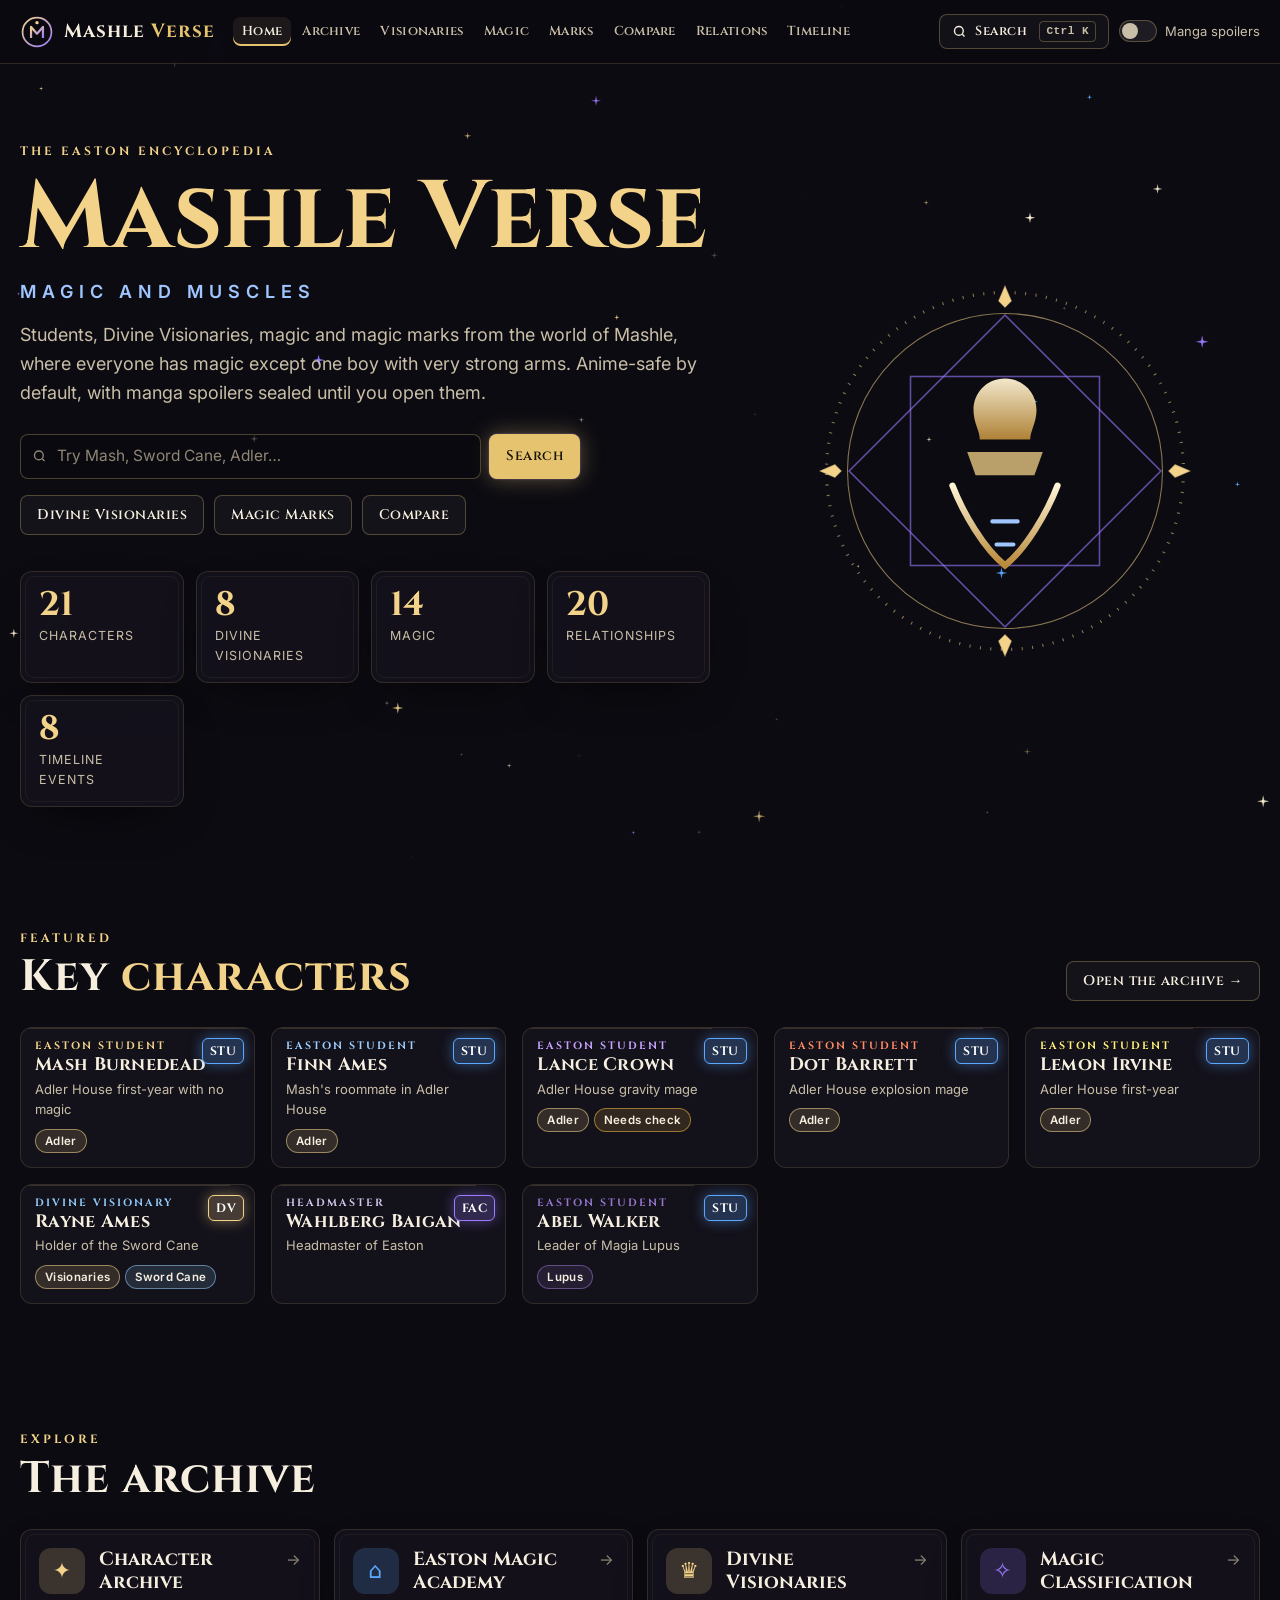
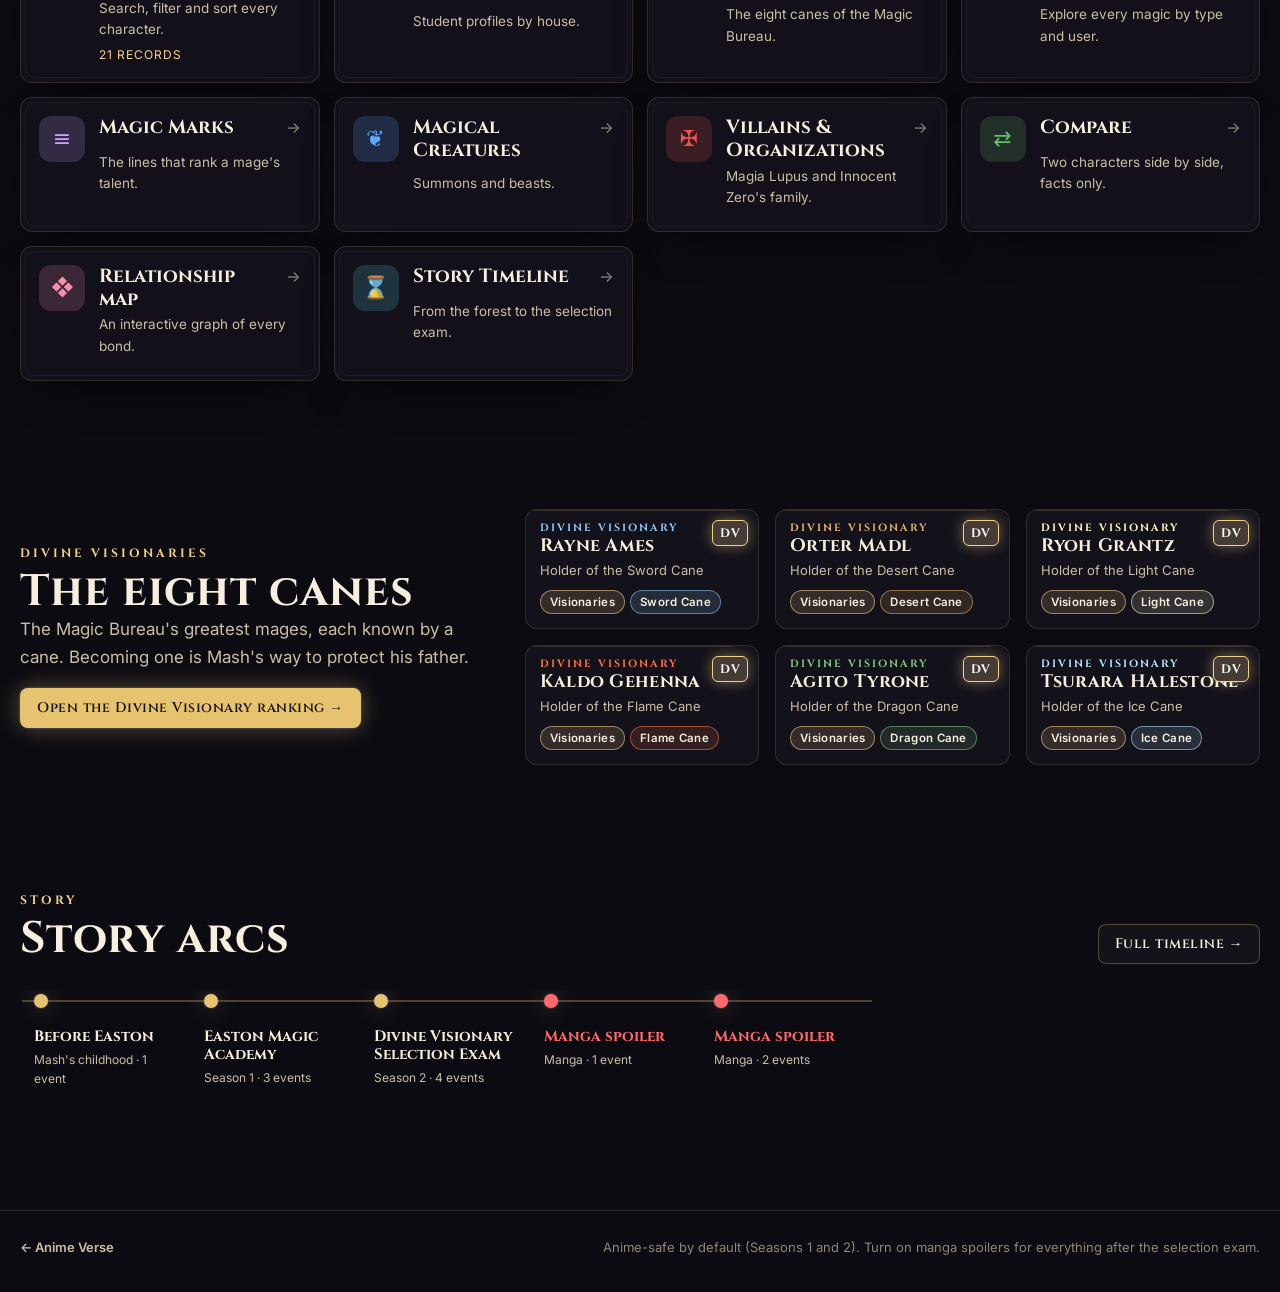
==== index.html @ aac15fdc "Build mashle-verse encyclopedia on the shared Verse engine Co-Authored-By: Claude Opus 5.5 <noreply@" ====
<!doctype html>
<html lang="en">
<head>
<meta charset="utf-8">
<meta name="viewport" content="width=device-width, initial-scale=1">
<title>Mashle Verse | The Easton encyclopedia</title>
<meta name="description" content="An interactive Mashle encyclopedia: characters, Easton Magic Academy, the Divine Visionaries, magic, magic marks, relationships and the story timeline. Anime-safe by default.">
<meta name="theme-color" content="#0b0a10">
<link rel="icon" href="assets/cover/favicon.svg" type="image/svg+xml">
<link rel="preconnect" href="https://fonts.googleapis.com">
<link rel="preconnect" href="https://fonts.gstatic.com" crossorigin>
<link rel="stylesheet" href="https://fonts.googleapis.com/css2?family=Cinzel:wght@600;700&family=Inter:wght@400;500;600;700&display=swap">
<link rel="stylesheet" href="css/engine.css">
<link rel="stylesheet" href="css/theme.css">
</head>
<body data-page="home">
<a class="skip" href="#main">Skip to content</a>
<header id="nav"></header>
<main id="main">
  <section class="hero"><div class="wrap hero-grid"><div class="hero-copy"><p class="kicker">The Easton encyclopedia</p><h1><span class="gold">Mashle Verse</span><small>Magic and Muscles</small></h1><p class="lead">Students, Divine Visionaries, magic and magic marks from the world of Mashle, where everyone has magic except one boy with very strong arms. Anime-safe by default, with manga spoilers sealed until you open them.</p><form class="hero-search" id="hero-search" role="search"><div class="field"><span class="ico"><svg width="15" height="15" viewBox="0 0 24 24" fill="none" stroke="currentColor" stroke-width="2.2" aria-hidden="true"><circle cx="11" cy="11" r="7"/><path d="m20 20-3.5-3.5"/></svg></span><input class="input" type="search" placeholder="Try Mash, Sword Cane, Adler…" aria-label="Search the archive"></div><button class="btn primary" type="submit">Search</button></form><div class="hero-ctas"><a class="btn" href="visionaries.html">Divine Visionaries</a><a class="btn" href="marks.html">Magic Marks</a><a class="btn" href="compare.html">Compare</a></div><div class="stats" id="stats"></div></div><div class="hero-crest" aria-hidden="true"><svg viewBox="0 0 400 400"><defs><radialGradient id="hc" cx="50%" cy="50%" r="50%"><stop offset="0" stop-color="#f3d38a" stop-opacity=".55"/><stop offset=".55" stop-color="#9b7bff" stop-opacity=".22"/><stop offset="1" stop-color="#0b0a10" stop-opacity="0"/></radialGradient><linearGradient id="hg" x1="0" y1="0" x2="0" y2="1"><stop offset="0" stop-color="#fff4d6"/><stop offset="1" stop-color="#b8893a"/></linearGradient></defs><g class="ring" fill="none" stroke="#f3d38a" stroke-opacity=".55"><circle cx="200" cy="200" r="170" stroke-dasharray="1 9" stroke-width="3"/><circle cx="200" cy="200" r="150"/><path d="M200 24l6 14-6 6-6-6zM200 376l6-14-6-6-6 6zM24 200l14 6 6-6-6-6zM376 200l-14 6-6-6 6-6z" fill="#f3d38a"/></g><g class="ring r2" fill="none" stroke="#9b7bff" stroke-opacity=".6" stroke-width="1.5"><rect x="95" y="95" width="210" height="210" transform="rotate(45 200 200)"/><rect x="110" y="110" width="180" height="180"/></g><g class="float"><path d="M200 112c-18 0-30 14-30 30 0 12 6 20 6 28h48c0-8 6-16 6-28 0-16-12-30-30-30z" fill="url(#hg)" opacity=".95"/><path d="M164 182h72l-8 22h-56z" fill="#f3d38a" opacity=".75"/><path d="M150 214c10 26 30 60 50 76 20-16 40-50 50-76" fill="none" stroke="url(#hg)" stroke-width="6" stroke-linecap="round"/><path d="M188 248h24M192 270h16" stroke="#9fc6ff" stroke-width="4" stroke-linecap="round"/></g></svg></div></div></section>
  <section class="section"><div class="wrap">
    <div class="section-head"><div><p class="kicker">Featured</p><h2 class="section-title">Key <em>characters</em></h2></div>
      <a class="btn" href="archive.html">Open the archive →</a></div>
    <div class="grid-cards" id="featured"><div class="state loading"><span class="loader"></span><p>Loading records…</p></div></div>
  </div></section>
  <section class="section"><div class="wrap">
    <div class="section-head"><div><p class="kicker">Explore</p><h2 class="section-title">The archive</h2></div></div>
    <div class="sections" id="sections"></div>
  </div></section>
  <section class="section"><div class="wrap spotlight" id="spotlight"></div></section>
  <section class="section"><div class="wrap">
    <div class="section-head"><div><p class="kicker">Story</p><h2 class="section-title">Story arcs</h2></div><a class="btn" href="timeline.html">Full timeline →</a></div>
    <div class="arcs" id="arcs"></div>
  </div></section>
</main>
<footer class="site-foot"><div class="wrap">
  <a href="https://rith-1437.github.io/anime-verse/">← Anime Verse</a>
  <span>Anime-safe by default (Seasons 1 and 2). Turn on manga spoilers for everything after the selection exam.</span>
</div></footer>
<noscript><p class="wrap" style="padding:20px 0">This encyclopedia needs JavaScript to load its records.</p></noscript>
<script src="js/config.js"></script>
<script src="js/data/characters.js"></script>
<script src="js/data/world.js"></script>
<script src="js/media-index.js"></script>
<script src="js/engine/core.js"></script>
<script src="js/engine/shell.js"></script>
<script src="js/engine/viewer.js"></script>
<script src="js/engine/home.js"></script>
</body>
</html>
---- css/engine.css ----
/* ==========================================================================
   VERSE ENGINE: shared layout & components
   Structure only. Colours, fonts and atmosphere come from css/theme.css,
   which sets the custom properties below.
   ========================================================================== */
:root {
  --nav-h: 64px; --radius: 12px; --radius-sm: 8px; --wrap: 1240px;
  --ease: cubic-bezier(.2, .8, .2, 1);
}
*, *::before, *::after { box-sizing: border-box; }
[hidden] { display: none !important; }
html { scroll-behavior: smooth; scroll-padding-top: calc(var(--nav-h) + 12px); -webkit-text-size-adjust: 100%; }
body { margin: 0; min-height: 100vh; background: var(--bg-page); color: var(--text); font: 15.5px/1.6 var(--body); overflow-x: hidden; }
img, svg { max-width: 100%; }
a { color: var(--accent-soft); }
button, input, select { font: inherit; color: inherit; }
button { cursor: pointer; }
:focus-visible { outline: 2px solid var(--focus); outline-offset: 2px; border-radius: 4px; }
h1, h2, h3, h4 { font-family: var(--display); line-height: 1.1; margin: 0 0 .4em; font-weight: var(--display-weight, 700); }
p { margin: 0 0 1em; }
.wrap { width: min(var(--wrap), 100% - 32px); margin-inline: auto; }
.soft { color: var(--text-soft); }
.danger { color: var(--danger); }
.sr-only { position: absolute; width: 1px; height: 1px; padding: 0; margin: -1px; overflow: hidden; clip: rect(0 0 0 0); white-space: nowrap; border: 0; }
.skip { position: absolute; left: 12px; top: -60px; z-index: 200; padding: 10px 14px; background: var(--panel-solid); border: 1px solid var(--accent); border-radius: var(--radius-sm); color: var(--text); }
.skip:focus { top: 10px; }
main { position: relative; z-index: 1; }
.fx-layer { position: fixed; inset: 0; z-index: 0; pointer-events: none; }

/* ------------------------------------------------------------------ panel */
.panel { position: relative; background: var(--panel); border: 1px solid var(--line); border-radius: var(--radius); box-shadow: var(--shadow); backdrop-filter: blur(10px); }
.panel-head { display: flex; align-items: center; gap: 10px; padding: 12px 16px; border-bottom: 1px solid var(--line); font: 700 12px/1 var(--display); letter-spacing: 2px; text-transform: uppercase; color: var(--accent-soft); }

/* ----------------------------------------------------------------- nav */
.nav { position: sticky; top: 0; z-index: 50; height: var(--nav-h); background: var(--nav-bg); border-bottom: 1px solid var(--line); backdrop-filter: blur(14px); }
.nav-inner { display: flex; align-items: center; gap: 18px; height: 100%; }
.brand { display: flex; align-items: center; gap: 10px; flex: none; color: var(--text); text-decoration: none; font: 700 19px/1 var(--display); letter-spacing: 1px; }
.brand-mark { width: 34px; height: 34px; flex: none; }
.brand em { font-style: normal; color: var(--accent); }
.bt-short { display: none; }
.nav-links { display: flex; gap: 2px; min-width: 0; overflow-x: auto; scrollbar-width: none; }
.nav-links::-webkit-scrollbar { display: none; }
.nav-links a { flex: none; padding: 8px 11px; border-radius: var(--radius-sm); color: var(--text-soft); text-decoration: none; font: 600 14px/1 var(--display); letter-spacing: .5px; transition: color .2s, background .2s; }
.nav-links a:hover { color: var(--text); background: var(--hover); }
.nav-links a[aria-current="page"] { color: var(--text); background: var(--hover); box-shadow: inset 0 -2px 0 var(--accent); }
.nav-tools { display: flex; align-items: center; gap: 10px; margin-left: auto; flex: none; }
.nav-search kbd { margin-left: 4px; }
.btn.nav-toggle { display: none; }
.switch { display: inline-flex; align-items: center; gap: 8px; cursor: pointer; font-size: 13px; color: var(--text-soft); user-select: none; }
.switch input { position: absolute; opacity: 0; width: 1px; height: 1px; }
.switch .track { position: relative; width: 38px; height: 22px; border-radius: 99px; background: var(--track); border: 1px solid var(--line-strong); transition: background .2s; }
.switch .track::after { content: ""; position: absolute; top: 2px; left: 2px; width: 16px; height: 16px; border-radius: 50%; background: var(--text-soft); transition: transform .2s var(--ease), background .2s; }
.switch input:checked + .track { background: var(--danger-soft); border-color: var(--danger); }
.switch input:checked + .track::after { transform: translateX(16px); background: var(--danger); }
.switch input:focus-visible + .track { outline: 2px solid var(--focus); outline-offset: 2px; }
.spoiler-switch .lbl-short { display: none; }

/* ------------------------------------------------------- buttons & bits */
.btn { display: inline-flex; align-items: center; justify-content: center; gap: 8px; min-height: 40px; padding: 8px 16px; border: 1px solid var(--line-strong); border-radius: var(--radius-sm); background: var(--btn-bg); color: var(--text); text-decoration: none; font: 600 14px/1 var(--display); letter-spacing: .5px; transition: border-color .2s, background .2s, transform .2s, box-shadow .2s; }
.btn:hover { border-color: var(--accent); background: var(--hover); }
.btn:active { transform: translateY(1px); }
.btn.primary { background: var(--accent-grad); border-color: transparent; color: var(--on-accent); box-shadow: var(--glow); }
.btn.primary:hover { filter: brightness(1.08); }
.btn.sm { min-height: 32px; padding: 6px 12px; font-size: 13px; }
.btn.icon { width: 40px; padding: 0; }
.btn.sm.icon { width: 32px; }
kbd { padding: 2px 6px; border: 1px solid var(--line-strong); border-radius: 4px; font: 600 11px/1.3 var(--mono, ui-monospace, monospace); color: var(--text-soft); }
.badge { display: inline-flex; align-items: center; gap: 5px; padding: 3px 9px; border: 1px solid color-mix(in srgb, var(--c, var(--accent)) 55%, transparent); border-radius: 99px; background: color-mix(in srgb, var(--c, var(--accent)) 14%, transparent); color: var(--text); font: 600 11.5px/1.4 var(--body); letter-spacing: .3px; white-space: nowrap; }
button.badge { cursor: pointer; }
.badge.link:hover { background: color-mix(in srgb, var(--c, var(--accent)) 30%, transparent); }
.badge.spoiler { --c: var(--danger); }
.badge.anime { --c: var(--ok); }
.badge.check { --c: var(--warn); }
.rank { display: inline-grid; place-items: center; min-width: 30px; height: 26px; padding: 0 7px; border: 1px solid var(--c); border-radius: 6px; background: color-mix(in srgb, var(--c) 22%, var(--panel-solid)); color: #fff; font: 700 12px/1 var(--display); letter-spacing: .5px; box-shadow: 0 0 14px color-mix(in srgb, var(--c) 45%, transparent); }
.rank.lg { min-width: 46px; height: 36px; font-size: 16px; }
.rank.inline { height: 22px; min-width: 26px; font-size: 11px; vertical-align: middle; }
.chip-row { display: flex; flex-wrap: wrap; gap: 6px; }
.chip-row.center { justify-content: center; }
.chip { display: inline-flex; align-items: center; gap: 6px; padding: 7px 13px; border: 1px solid var(--line-strong); border-radius: 99px; background: var(--btn-bg); color: var(--text-soft); text-decoration: none; font: 600 13px/1 var(--body); transition: all .2s; }
.chip:hover { color: var(--text); border-color: var(--c, var(--accent)); }
.chip.active { color: var(--on-accent-soft, var(--text)); border-color: var(--c, var(--accent)); background: color-mix(in srgb, var(--c, var(--accent)) 26%, transparent); }
.chip i { font-style: normal; opacity: .65; }
.chip.locked { color: var(--danger); }
.chip .swatch { width: 10px; height: 10px; border-radius: 50%; }
.label { display: block; margin-bottom: 6px; font: 700 11px/1 var(--display); letter-spacing: 1.6px; text-transform: uppercase; color: var(--text-faint); }
.kicker { margin: 0 0 8px; font: 700 12px/1.2 var(--display); letter-spacing: 3px; text-transform: uppercase; color: var(--accent-soft); }
.lead { font-size: 17px; color: var(--text-soft); max-width: 680px; }
.field { position: relative; }
.field .ico { position: absolute; left: 12px; top: 50%; transform: translateY(-50%); color: var(--text-faint); display: flex; }
.input, .select { width: 100%; min-height: 42px; padding: 9px 12px; border: 1px solid var(--line-strong); border-radius: var(--radius-sm); background: var(--field-bg); color: var(--text); transition: border-color .2s, box-shadow .2s; }
.field .input { padding-left: 36px; }
.input:focus, .select:focus { outline: none; border-color: var(--accent); box-shadow: 0 0 0 3px color-mix(in srgb, var(--accent) 25%, transparent); }
.input::placeholder { color: var(--text-faint); }
.select { appearance: none; padding-right: 32px; cursor: pointer;
  background-image: linear-gradient(45deg, transparent 50%, var(--accent) 50%), linear-gradient(135deg, var(--accent) 50%, transparent 50%);
  background-position: calc(100% - 17px) calc(50% + 1px), calc(100% - 12px) calc(50% + 1px); background-size: 5px 5px; background-repeat: no-repeat; }
.select option { background: var(--panel-solid); color: var(--text); }

/* -------------------------------------------------------------- sections */
.section { padding: 64px 0; }
.section-head { display: flex; flex-wrap: wrap; align-items: flex-end; justify-content: space-between; gap: 12px 24px; margin-bottom: 26px; }
.section-title { font-size: clamp(28px, 4vw, 44px); margin: 0; }
.page-head { padding: 46px 0 26px; border-bottom: 1px solid var(--line); }
.page-head .section-title { font-size: clamp(32px, 5vw, 58px); }
.page-head .lead { margin: 12px 0 0; }
.reveal { opacity: 0; transform: translateY(18px); transition: opacity .6s var(--ease), transform .6s var(--ease); }
.reveal.in { opacity: 1; transform: none; }

/* ------------------------------------------------------------------ art */
.art { position: relative; display: block; overflow: hidden; background: var(--panel-solid); }
.art .sigil { position: absolute; inset: 0; width: 100%; height: 100%; display: block; }
.art img { position: absolute; inset: 0; width: 100%; height: 100%; object-fit: cover; object-position: center 22%; opacity: 0; transition: opacity .4s; }
.art.img-ready img { opacity: 1; }
.art.img-ready .sigil { opacity: 0; }
.sg-ring { transform-origin: 150px 200px; animation: spin 60s linear infinite; }
@keyframes spin { to { transform: rotate(360deg); } }

/* ----------------------------------------------------------------- cards */
.grid-cards { display: grid; grid-template-columns: repeat(auto-fill, minmax(min(100%, 200px), 1fr)); gap: 16px; }
.card { position: relative; display: flex; flex-direction: column; padding: 0; overflow: hidden; border: 1px solid var(--line); border-radius: var(--radius); background: var(--panel-solid); color: var(--text); text-align: left; transition: transform .3s var(--ease), border-color .3s, box-shadow .3s; animation: rise .5s calc(var(--i, 0) * 40ms) both var(--ease); }
.card .art { aspect-ratio: 3 / 4; }
.card:hover { transform: translateY(-4px); border-color: color-mix(in srgb, var(--c) 70%, transparent); box-shadow: 0 18px 40px -18px color-mix(in srgb, var(--c) 70%, transparent); }
.card:hover .art img { transform: scale(1.04); }
.card .art img { transition: opacity .4s, transform .6s var(--ease); }
.card .rank { position: absolute; top: 10px; right: 10px; }
.card-body { display: flex; flex-direction: column; gap: 3px; padding: 12px 14px 14px; border-top: 1px solid var(--line); }
.card-type { font: 700 10.5px/1 var(--display); letter-spacing: 2px; text-transform: uppercase; color: var(--c); }
.card-name { font: 700 18px/1.15 var(--display); }
.card-sub { font-size: 13px; color: var(--text-soft); }
.card-tags { display: flex; flex-wrap: wrap; gap: 5px; margin-top: 6px; }
.card.locked .art { filter: blur(3px) grayscale(.6) brightness(.6); }
.card .lock { position: absolute; inset: 0 0 auto; aspect-ratio: 3 / 4; display: flex; flex-direction: column; align-items: center; justify-content: center; gap: 6px; text-align: center; font: 700 13px/1.3 var(--display); letter-spacing: 1.5px; text-transform: uppercase; color: var(--danger); }
.card .lock svg { width: 30px; height: 30px; }
.card .lock small { color: var(--text-soft); letter-spacing: 1px; font-weight: 600; }
@keyframes rise { from { opacity: 0; transform: translateY(14px); } }

/* ---------------------------------------------------------------- states */
.state { padding: 46px 20px; text-align: center; color: var(--text-soft); }
.state h3 { color: var(--text); font-size: 22px; }
.state-ico { width: 42px; height: 42px; color: var(--accent); margin-bottom: 8px; }
.state.error .state-ico { color: var(--danger); }
.loader { display: inline-block; width: 26px; height: 26px; border: 3px solid var(--line-strong); border-top-color: var(--accent); border-radius: 50%; animation: spin 0.8s linear infinite; }

/* --------------------------------------------------------------- archive */
.tabs { display: flex; gap: 4px; overflow-x: auto; scrollbar-width: none; border-bottom: 1px solid var(--line); margin-bottom: 18px; scroll-margin-top: calc(var(--nav-h) + 10px); }
.tabs::-webkit-scrollbar { display: none; }
.tab { flex: none; display: inline-flex; align-items: center; gap: 7px; padding: 12px 10px; border: 0; border-bottom: 2px solid transparent; background: none; color: var(--text-faint); font: 700 14px/1 var(--display); letter-spacing: .8px; text-transform: uppercase; }
.tab:hover { color: var(--text); }
.tab[aria-selected="true"] { color: var(--text); border-bottom-color: var(--accent); }
.tab .count { padding: 2px 6px; border: 1px solid var(--line); border-radius: 4px; font-size: 11px; color: var(--text-soft); }
.tab .count i { font-style: normal; color: var(--danger); margin-left: 3px; }
.filters { display: grid; grid-template-columns: minmax(220px, 1fr) minmax(180px, 260px) auto; gap: 16px 18px; align-items: end; padding: 16px 18px; }
.f-facets { grid-column: 1 / -1; order: 3; display: flex; flex-wrap: wrap; gap: 14px 20px; align-items: flex-end; padding-top: 14px; border-top: 1px solid var(--line); }
.f-facets:empty { display: none; }
.facet { min-width: 0; }
.facet .select { min-width: 170px; }
.facet.grow { flex: 1 1 240px; }
.result-bar { display: flex; flex-wrap: wrap; justify-content: space-between; gap: 8px 20px; margin: 18px 0 14px; font-size: 13.5px; color: var(--text-soft); }
.result-bar b { color: var(--text); }
.pager { display: flex; flex-wrap: wrap; align-items: center; justify-content: center; gap: 6px; margin-top: 30px; }
.pager .pg-nums { display: contents; }
.pager button { min-width: 38px; height: 38px; padding: 0 10px; border: 1px solid var(--line); border-radius: var(--radius-sm); background: var(--btn-bg); font: 700 14px/1 var(--display); }
.pager button:hover:not([disabled]) { border-color: var(--accent); }
.pager button[aria-current="page"] { border-color: var(--accent); background: color-mix(in srgb, var(--accent) 22%, transparent); box-shadow: var(--glow); }
.pager button[disabled] { opacity: .35; cursor: default; }
.pager .gap { color: var(--text-faint); padding: 0 4px; }
.pager .per { display: inline-flex; align-items: center; gap: 8px; margin-left: 10px; font: 700 11px/1 var(--display); letter-spacing: 1.6px; text-transform: uppercase; color: var(--text-faint); }
.pager .per .select { width: auto; height: 38px; min-height: 38px; padding: 0 32px 0 12px; font: 700 14px/36px var(--display); color: var(--text); }

/* ---------------------------------------------------------------- viewer */
.viewer-scrim, .palette-scrim { position: fixed; inset: 0; z-index: 90; background: rgba(0, 0, 0, .72); backdrop-filter: blur(4px); animation: fade .2s both; }
.viewer { position: fixed; z-index: 91; inset: 3vh 3vw; display: grid; grid-template-columns: minmax(240px, 36%) minmax(0, 1fr); grid-template-rows: auto 1fr; overflow: hidden; background: var(--panel-solid); animation: pop .3s var(--ease) both; }
.viewer > * { min-width: 0; }
.v-head { grid-column: 1 / -1; }
.v-head-tools { margin-left: auto; display: flex; gap: 10px; align-items: center; }
.v-nav { display: flex; align-items: center; gap: 6px; }
.v-count { font-size: 12px; color: var(--text-soft); letter-spacing: 1px; }
.v-art { position: relative; border-right: 1px solid var(--line); }
.v-art .art { position: absolute; inset: 0; cursor: zoom-in; }
.v-rank { position: absolute; top: 14px; left: 14px; z-index: 2; }
.v-art-hint { position: absolute; bottom: 14px; right: 14px; z-index: 2; }
.v-main { display: flex; flex-direction: column; min-height: 0; }
.v-top { padding: 20px 24px 10px; }
.v-name { font-size: clamp(26px, 3.4vw, 40px); margin: 0; }
.v-jp { display: block; margin-top: 4px; font: 500 15px/1.3 var(--jp, var(--body)); color: var(--text-soft); letter-spacing: 2px; }
.v-alt { margin: 6px 0 0; color: var(--text-soft); font-size: 13.5px; }
.v-badges { display: flex; flex-wrap: wrap; gap: 6px; margin-top: 12px; }
.v-tabs { display: flex; gap: 2px; padding: 0 18px; border-bottom: 1px solid var(--line); overflow-x: auto; scrollbar-width: none; }
.v-tabs button { flex: none; padding: 12px 12px; border: 0; border-bottom: 2px solid transparent; background: none; color: var(--text-faint); font: 700 13px/1 var(--display); letter-spacing: 1px; text-transform: uppercase; }
.v-tabs button[aria-selected="true"] { color: var(--text); border-bottom-color: var(--c, var(--accent)); }
.v-panel { flex: 1; overflow-y: auto; padding: 18px 24px 28px; }
.v-panel h4 { margin: 18px 0 10px; font-size: 12px; letter-spacing: 2px; text-transform: uppercase; color: var(--c, var(--accent-soft)); }
.v-panel h4:first-child { margin-top: 0; }
.stat-table { display: grid; grid-template-columns: minmax(110px, max-content) minmax(0, 1fr); gap: 8px 18px; font-size: 14.5px; }
.stat-table .k { color: var(--text-faint); font: 700 11.5px/1.9 var(--display); letter-spacing: 1.4px; text-transform: uppercase; }
.ability-list { display: grid; grid-template-columns: repeat(auto-fill, minmax(min(100%, 220px), 1fr)); gap: 8px; }
.ability { display: flex; flex-direction: column; gap: 3px; padding: 10px 12px; border: 1px solid var(--line); border-left: 3px solid var(--c, var(--accent)); border-radius: var(--radius-sm); background: var(--btn-bg); text-align: left; }
button.ability:hover { border-color: var(--c, var(--accent)); }
.ability b { font: 700 15px/1.2 var(--display); }
.ability span { font-size: 12.5px; color: var(--text-soft); }
.ability.locked { --c: var(--danger); }
.ability.locked b { color: var(--danger); }
.rel-group { margin-bottom: 14px; }
.rel-chips { display: flex; flex-wrap: wrap; gap: 8px; }
.rel-chip { display: inline-flex; align-items: center; gap: 8px; padding: 4px 12px 4px 4px; border: 1px solid var(--line); border-radius: 99px; background: var(--btn-bg); color: var(--text); font-size: 13.5px; transition: border-color .2s; }
.rel-chip:hover { border-color: var(--c); }
.rel-chip .art { width: 30px; height: 30px; border-radius: 50%; flex: none; }
.rel-chip small { color: var(--text-soft); }
.form-steps { display: grid; gap: 8px; }
.form-step { display: flex; flex-direction: column; gap: 3px; padding: 10px 14px; border-left: 2px solid var(--c, var(--accent)); background: var(--btn-bg); border-radius: 0 var(--radius-sm) var(--radius-sm) 0; }
.form-step b { font: 700 15px/1.2 var(--display); }
.form-step span { font-size: 13.5px; color: var(--text-soft); }
.form-step em { font-style: normal; color: var(--accent-soft); }
.form-step.locked b { color: var(--danger); }
.v-actions { display: flex; flex-wrap: wrap; gap: 8px; margin-top: 16px; }
.locked-note { padding: 28px 24px; }
.note-check { margin-top: 14px; padding: 10px 12px; border-left: 3px solid var(--warn); background: color-mix(in srgb, var(--warn) 10%, transparent); font-size: 13px; color: var(--text-soft); }
.spoiler-block { position: relative; margin: 6px 0 14px; padding: 14px 16px; border: 1px dashed color-mix(in srgb, var(--danger) 55%, transparent); background: color-mix(in srgb, var(--danger) 6%, transparent); border-radius: var(--radius-sm); }
.spoiler-block .sb-head { display: flex; align-items: center; gap: 8px; margin-bottom: 8px; font: 700 11px/1 var(--display); letter-spacing: 2px; text-transform: uppercase; color: var(--danger); }
.spoiler-block .sb-body { display: grid; gap: 9px; min-height: 40px; padding: 4px 0; }
.spoiler-block .sb-bar { display: block; height: 10px; border-radius: 3px; background: color-mix(in srgb, var(--danger) 18%, transparent); filter: blur(2px); }
.spoiler-block.revealed .sb-body { display: block; min-height: 0; padding: 0; outline: none; animation: fade .3s both; }
.spoiler-block .sb-reveal { position: absolute; inset: 30px 0 0; display: grid; place-items: center; }
.spoiler-block.revealed .sb-reveal { display: none; }
@keyframes fade { from { opacity: 0; } }
@keyframes pop { from { opacity: 0; transform: translateY(16px) scale(.98); } }

/* -------------------------------------------------------------- lightbox */
.lightbox { position: fixed; inset: 0; z-index: 95; display: grid; place-items: center; background: rgba(0, 0, 0, .9); animation: fade .25s both; }
.lb-stage { position: relative; width: min(64.5vh, 92vw); aspect-ratio: 3 / 4; border-radius: var(--radius); overflow: hidden; box-shadow: 0 0 80px color-mix(in srgb, var(--c) 45%, transparent); cursor: zoom-in; transition: transform .35s var(--ease); }
.lightbox.zoomed .lb-stage { cursor: zoom-out; }
.lb-stage .art { position: absolute; inset: 0; }
.lb-aura { display: none; }
.lb-cap { position: absolute; inset: auto 0 0; z-index: 2; display: flex; align-items: flex-end; justify-content: space-between; gap: 12px; padding: 40px 18px 16px; background: linear-gradient(transparent, rgba(0, 0, 0, .85)); }
.lb-cap h2 { margin: 0; font-size: 26px; }
.lb-cap p { margin: 0; color: var(--text-soft); font-size: 13px; }
.lb-tools { position: fixed; top: 16px; right: 16px; display: flex; gap: 8px; z-index: 3; }
.lb-prev, .lb-next { position: fixed; top: 50%; transform: translateY(-50%); z-index: 3; }
.lb-prev { left: 16px; } .lb-next { right: 16px; }

/* --------------------------------------------------------------- palette */
.palette { position: fixed; z-index: 92; top: 10vh; left: 50%; transform: translateX(-50%); width: min(640px, 100% - 24px); max-height: 76vh; display: flex; flex-direction: column; background: var(--panel-solid); animation: pop .25s var(--ease) both; }
.palette .field { padding: 12px 14px; }
.palette .field .ico { left: 26px; }
.palette-results { overflow-y: auto; padding: 0 8px 8px; }
.palette-label { padding: 8px 10px 4px; font: 700 11px/1 var(--display); letter-spacing: 2px; text-transform: uppercase; color: var(--text-faint); }
.pr-item { display: flex; align-items: center; gap: 12px; width: 100%; padding: 8px 10px; border: 1px solid transparent; border-radius: var(--radius-sm); background: none; text-align: left; }
.pr-item[aria-selected="true"], .pr-item:hover { background: var(--hover); border-color: var(--line-strong); }
.pr-item .art { width: 38px; height: 50px; border-radius: 6px; flex: none; }
.pr-name { font: 700 15px/1.2 var(--display); }
.pr-sub { font-size: 12.5px; color: var(--text-soft); }
.pr-type { margin-left: auto; }
.palette-note { padding: 18px; text-align: center; color: var(--text-soft); font-size: 14px; }
.palette-note .btn { margin-top: 10px; }
.palette-foot { display: flex; gap: 16px; padding: 10px 14px; border-top: 1px solid var(--line); font-size: 12px; color: var(--text-faint); }

/* ---------------------------------------------------------- toasts / top */
.toasts { position: fixed; right: 16px; bottom: 16px; z-index: 99; display: grid; gap: 10px; width: min(360px, 100% - 32px); }
.toast { animation: pop .3s var(--ease) both; background: var(--panel-solid); }
.toast p { margin: 0; padding: 10px 16px 14px; font-size: 14px; color: var(--text-soft); }
.toast.error .panel-head { color: var(--danger); }
.toast.out { opacity: 0; transform: translateY(10px); transition: all .3s; }
.to-top { position: fixed; right: 16px; bottom: 16px; z-index: 40; }

/* ---------------------------------------------------------------- home */
.hero { position: relative; padding: 80px 0 60px; overflow: hidden; }
.hero h1 { font-size: clamp(42px, 8vw, 96px); letter-spacing: -.5px; margin: 0; }
.hero .lead { margin: 18px 0 26px; font-size: 18px; }
.hero-search { display: flex; gap: 8px; max-width: 560px; }
.hero-search .field { flex: 1; }
.hero-ctas { display: flex; flex-wrap: wrap; gap: 10px; margin-top: 16px; }
.stats { display: grid; grid-template-columns: repeat(auto-fit, minmax(140px, 1fr)); gap: 12px; margin-top: 36px; }
.stat { display: flex; flex-direction: column; gap: 4px; padding: 16px 18px; color: var(--text); text-decoration: none; transition: border-color .2s, transform .2s; }
.stat:hover { border-color: var(--accent); transform: translateY(-2px); }
.stat b { font: 700 34px/1 var(--display); color: var(--accent-soft); }
.stat span { font-size: 12.5px; letter-spacing: 1px; text-transform: uppercase; color: var(--text-soft); }
.sections { display: grid; grid-template-columns: repeat(auto-fill, minmax(min(100%, 260px), 1fr)); gap: 14px; }
.section-card { display: grid; grid-template-columns: auto 1fr auto; grid-template-rows: auto auto auto; gap: 4px 14px; padding: 18px; color: var(--text); text-decoration: none; transition: border-color .25s, transform .25s, box-shadow .25s; }
.section-card:hover { border-color: var(--c); transform: translateY(-3px); box-shadow: 0 16px 40px -20px var(--c); }
.sc-ico { grid-row: 1 / 3; display: grid; place-items: center; width: 46px; height: 46px; border-radius: 12px; background: color-mix(in srgb, var(--c) 18%, transparent); color: var(--c); font-size: 22px; }
.sc-title { font: 700 19px/1.2 var(--display); }
.sc-text { grid-column: 2 / 4; font-size: 13.5px; color: var(--text-soft); }
.sc-count { grid-column: 2; font-size: 12px; letter-spacing: 1px; text-transform: uppercase; color: var(--c); }
.sc-go { grid-row: 1; grid-column: 3; color: var(--text-faint); transition: transform .2s; }
.section-card:hover .sc-go { transform: translateX(4px); color: var(--c); }
.spotlight { display: grid; grid-template-columns: minmax(0, .9fr) minmax(0, 1.4fr); gap: 32px; align-items: center; }
.spot-grid { grid-template-columns: repeat(3, minmax(0, 1fr)); }
.arcs { display: flex; gap: 0; overflow-x: auto; padding: 10px 2px 18px; scrollbar-width: thin; }
.arc-step { position: relative; flex: 0 0 170px; display: flex; flex-direction: column; gap: 4px; padding: 26px 12px 0; color: var(--text); text-decoration: none; border-top: 2px solid var(--line-strong); }
.arc-dot { position: absolute; top: -8px; left: 12px; width: 14px; height: 14px; border-radius: 50%; background: var(--accent); box-shadow: var(--glow); }
.arc-step b { font: 700 15px/1.2 var(--display); }
.arc-step small { color: var(--text-soft); font-size: 12px; }
.arc-step:hover b { color: var(--accent-soft); }
.arc-step.locked b { color: var(--danger); }
.arc-step.locked .arc-dot { background: var(--danger); }

/* -------------------------------------------------------------- roster */
.roster-top { display: grid; grid-template-columns: minmax(0, 1fr) minmax(0, 1.3fr); gap: 22px; margin-bottom: 26px; }
.tiers { padding: 6px 0; }
.tier { display: grid; grid-template-columns: 58px minmax(0, 1fr) 40px; align-items: center; gap: 14px; width: 100%; padding: 10px 18px; border: 0; border-left: 2px solid transparent; background: none; text-align: left; transition: background .2s; }
.tier:hover, .tier[aria-pressed="true"] { background: var(--hover); border-left-color: var(--c); }
.tier-mid { min-width: 0; }
.tier-name { display: block; font: 700 15px/1 var(--display); margin-bottom: 6px; }
.tier-bar { position: relative; display: block; height: 8px; background: var(--track); border-radius: 4px; overflow: hidden; }
.tier-bar span { position: absolute; inset: 0 auto 0 0; background: var(--c); box-shadow: 0 0 12px var(--c); border-radius: 4px; transition: width .8s var(--ease); }
.tier-note { display: block; font-size: 12px; color: var(--text-faint); margin-top: 5px; }
.tier-n { font: 700 22px/1 var(--display); text-align: right; color: var(--c); }
.tier-hidden { padding: 8px 18px 0; margin: 0; }
.roster-tools { display: grid; grid-template-columns: minmax(200px, 1.4fr) repeat(auto-fit, minmax(150px, 1fr)); gap: 14px; align-items: end; padding: 14px 16px; margin-bottom: 14px; }
.table-wrap { overflow-x: auto; border: 1px solid var(--line); border-radius: var(--radius); background: var(--panel); }
.rtable { width: 100%; border-collapse: collapse; min-width: 720px; font-size: 14px; }
.rtable th { position: sticky; top: 0; padding: 0; background: var(--panel-solid); border-bottom: 1px solid var(--line-strong); text-align: left; }
.rtable th button { width: 100%; padding: 12px 14px; border: 0; background: none; text-align: left; font: 700 11.5px/1 var(--display); letter-spacing: 1.6px; text-transform: uppercase; color: var(--text-faint); white-space: nowrap; }
.rtable th button:hover, .rtable th[aria-sort] button { color: var(--text); }
.rtable th[aria-sort="ascending"] button::after { content: " ▲"; color: var(--accent); }
.rtable th[aria-sort="descending"] button::after { content: " ▼"; color: var(--accent); }
.rtable td { padding: 10px 14px; border-bottom: 1px solid var(--line); vertical-align: middle; }
.rtable tbody tr { cursor: pointer; transition: background .15s; }
.rtable tbody tr:hover, .rtable tbody tr:focus-visible { background: var(--hover); outline: none; }
.who { display: flex; align-items: center; gap: 10px; }
.who .art { width: 36px; height: 46px; flex: none; border-radius: 6px; border: 1px solid var(--line); }
.who b { display: block; font: 700 16px/1.15 var(--display); }
.who small { color: var(--text-faint); font-size: 12px; }
.groups { display: grid; grid-template-columns: repeat(auto-fill, minmax(min(100%, 300px), 1fr)); gap: 14px; }
.group { display: flex; flex-direction: column; gap: 10px; padding: 16px 18px 18px; border-top: 2px solid var(--c); }
.group-head { display: flex; align-items: center; gap: 12px; }
.group-head .art { width: 48px; height: 48px; border-radius: 10px; flex: none; }
.group h3 { margin: 0; font-size: 21px; }
.group small { color: var(--text-soft); }
.group p { margin: 0; font-size: 13.5px; color: var(--text-soft); }
.group .members { display: flex; flex-wrap: wrap; gap: 6px; }
.group .btn { align-self: flex-start; }

/* ------------------------------------------------------------- explorer */
.x-layout { display: grid; grid-template-columns: minmax(0, 1.5fr) minmax(300px, 1fr); gap: 22px; align-items: start; }
.x-tools { display: flex; flex-wrap: wrap; gap: 12px 16px; align-items: center; margin-bottom: 16px; }
.x-tools .field { flex: 1 1 220px; max-width: 340px; }
.x-grid { display: grid; grid-template-columns: repeat(auto-fill, minmax(min(100%, 230px), 1fr)); gap: 14px; }
.x-tile { position: relative; display: block; aspect-ratio: 4 / 3; padding: 0; overflow: hidden; border: 1px solid var(--line); border-radius: var(--radius); background: var(--panel-solid); color: var(--text); text-align: left; transition: transform .3s var(--ease), border-color .3s, box-shadow .3s; animation: rise .5s calc(var(--i, 0) * 35ms) both var(--ease); }
.x-tile .art { position: absolute; inset: 0; }
.x-tile .art .sigil, .x-tile .art img { object-position: center 35%; }
.x-veil { position: absolute; inset: 0; background: linear-gradient(180deg, transparent 25%, rgba(0, 0, 0, .88)); }
.x-copy { position: absolute; inset: auto 0 0; display: flex; flex-direction: column; gap: 2px; padding: 14px; }
.x-copy .kicker { margin: 0; color: var(--c); font-size: 10.5px; }
.x-name { font: 700 20px/1.1 var(--display); text-shadow: 0 2px 10px rgba(0, 0, 0, .7); }
.x-sub { font-size: 12.5px; color: var(--text-soft); }
.x-tile:hover, .x-tile.active { border-color: var(--c); transform: translateY(-3px); box-shadow: 0 0 0 1px var(--c), 0 18px 40px -16px var(--c); }
.x-tile.locked .art { filter: blur(3px) grayscale(.6) brightness(.55); }
.x-tile.locked .x-name { color: var(--danger); }
.x-detail { position: sticky; top: calc(var(--nav-h) + 16px); max-height: calc(100vh - var(--nav-h) - 32px); overflow-y: auto; padding: 18px 20px 22px; border-top: 3px solid var(--c, var(--accent)); }
.xd-art { position: relative; aspect-ratio: 16 / 9; margin: -18px -20px 16px; overflow: hidden; border-radius: var(--radius) var(--radius) 0 0; }
.xd-art .art { position: absolute; inset: 0; }
.xd-name { font-size: 30px; }
.x-detail h4 { margin: 16px 0 8px; font-size: 12px; letter-spacing: 2px; text-transform: uppercase; color: var(--c, var(--accent-soft)); }
.x-intro { margin-bottom: 22px; }

/* ----------------------------------------------------------------- tree */
.trees { display: grid; gap: 22px; }
.trees > * { min-width: 0; }
.tree { padding: 18px 18px 8px; border-top: 3px solid var(--c); }
.tree header p { color: var(--text-soft); margin: 0 0 10px; }
.tree-scroll { overflow-x: auto; padding-bottom: 10px; }
.tree svg { display: block; margin: 0 auto; max-width: none; }
.t-node { cursor: pointer; }
.t-node rect { fill: var(--panel-solid); stroke: var(--c); stroke-width: 1.5; transition: fill .2s; }
.t-node:hover rect, .t-node:focus-visible rect { fill: color-mix(in srgb, var(--c) 22%, var(--panel-solid)); }
.t-node:focus { outline: none; }
.t-node:focus-visible rect { stroke-width: 3; }
.t-name { fill: var(--text); font: 700 15px var(--display); }
.t-sub { fill: var(--text-soft); font: 12px var(--body); }
.t-node.locked rect { stroke: var(--danger); stroke-dasharray: 4 3; }
.t-node.locked .t-name { fill: var(--danger); }
.t-edge { fill: none; stroke: var(--line-strong); stroke-width: 2; }
.t-edge.spouse { stroke: var(--accent); stroke-dasharray: 5 4; }
.t-edge.dim { opacity: .35; }

/* -------------------------------------------------------------- compare */
.cmp-pickers { display: flex; flex-wrap: wrap; gap: 12px; align-items: end; padding: 14px 16px; margin-bottom: 18px; }
.cmp-pickers .facet { flex: 1 1 220px; }
.cmp-sides { display: grid; grid-template-columns: minmax(0, 1fr) auto minmax(0, 1fr); gap: 18px; align-items: center; }
.cmp-card { display: flex; flex-direction: column; align-items: center; gap: 8px; padding: 18px; text-align: center; border-top: 3px solid var(--c); }
.cmp-art { position: relative; width: min(220px, 100%); aspect-ratio: 3 / 4; border-radius: var(--radius); overflow: hidden; box-shadow: 0 0 40px -10px var(--c); }
.cmp-art .art { position: absolute; inset: 0; }
.cmp-card h2 { margin: 8px 0 0; font-size: 26px; }
.cmp-card p { margin: 0; }
.cmp-vs { font: 700 34px/1 var(--display); color: var(--accent); text-shadow: var(--glow); }
.ladder { display: flex; gap: 4px; margin-top: 6px; }
.ladder span { width: 26px; height: 8px; border-radius: 2px; background: var(--track); }
.ladder span.on { background: var(--c); box-shadow: 0 0 8px var(--c); }
.ladder span.here { outline: 2px solid var(--text); outline-offset: 1px; }
.ladder-label { font: 700 12px/1 var(--display); letter-spacing: 1.5px; text-transform: uppercase; color: var(--text-soft); }
.cmp-table { margin-top: 18px; overflow-x: auto; }
.cmp-table table { width: 100%; border-collapse: collapse; font-size: 14px; }
.cmp-table th, .cmp-table td { padding: 11px 14px; border-bottom: 1px solid var(--line); vertical-align: top; }
.cmp-table thead th { font: 700 13px/1 var(--display); letter-spacing: 1px; text-transform: uppercase; color: var(--text-soft); }
.cmp-table tbody th { width: 22%; text-align: center; font: 700 11.5px/1.4 var(--display); letter-spacing: 1.5px; text-transform: uppercase; color: var(--accent-soft); }
.cmp-table td:first-child { text-align: right; }
.cmp-links { margin-top: 18px; padding: 18px; }

/* -------------------------------------------------------------- network */
.net-shell { display: flex; flex-direction: column; height: calc(100vh - var(--nav-h)); }
.net-bar { display: flex; flex-wrap: wrap; align-items: center; gap: 10px 14px; padding: 10px 16px; border-bottom: 1px solid var(--line); background: var(--nav-bg); }
.net-bar .chip-row { gap: 5px; }
.net-bar .chip { padding: 6px 11px; font-size: 12.5px; }
.net-find { position: relative; flex: 1 1 200px; max-width: 280px; margin-left: auto; }
.find-results { position: absolute; top: calc(100% + 6px); left: 0; right: 0; z-index: 20; display: grid; padding: 6px; background: var(--panel-solid); }
.find-results button { display: flex; justify-content: space-between; gap: 8px; padding: 8px 10px; border: 0; border-radius: 6px; background: none; text-align: left; }
.find-results button:hover, .find-results button:focus-visible { background: var(--hover); }
.find-results small { color: var(--text-faint); }
.find-results p { margin: 6px; font-size: 13px; }
.net-stage { position: relative; flex: 1; overflow: hidden; touch-action: none; cursor: grab; }
.net-stage:active { cursor: grabbing; }
#net { position: absolute; inset: 0; width: 100%; height: 100%; }
.edge { stroke-width: 1.6; stroke-opacity: .55; transition: opacity .2s; }
.edge.off { display: none; }
.edge.dim { opacity: .06; }
.node { cursor: pointer; transition: opacity .2s; }
.node .disc { fill: var(--panel-solid); stroke: var(--c); stroke-width: 2; }
.node .halo { fill: none; stroke: var(--c); stroke-opacity: 0; stroke-width: 3; transition: stroke-opacity .2s; }
.node:hover .halo, .node.focus .halo, .node:focus-visible .halo { stroke-opacity: .9; }
.node:focus { outline: none; }
.node .mono { fill: var(--c); font: 700 12px var(--display); pointer-events: none; }
.node .label { fill: var(--text); font: 600 11.5px var(--body); paint-order: stroke; stroke: var(--bg); stroke-width: 3px; pointer-events: none; }
.node.dim { opacity: .14; }
.net-zoom { position: absolute; right: 14px; bottom: 14px; display: flex; flex-direction: column; gap: 4px; padding: 4px; z-index: 5; }
.net-legend { position: absolute; left: 14px; bottom: 14px; display: flex; flex-wrap: wrap; gap: 6px 12px; padding: 8px 12px; max-width: min(520px, 70%); font-size: 12px; color: var(--text-soft); z-index: 5; }
.net-legend i { display: inline-block; width: 10px; height: 10px; border-radius: 50%; margin-right: 5px; vertical-align: -1px; }
.net-count { font-size: 12.5px; color: var(--text-faint); }
.net-panel { position: absolute; top: 14px; right: 14px; z-index: 6; width: min(330px, 100% - 28px); max-height: calc(100% - 90px); overflow-y: auto; border-top: 3px solid var(--c); background: var(--panel-solid); }
.net-panel .panel-head .btn { margin-left: auto; }
.np-top { display: flex; gap: 12px; align-items: center; padding: 14px 16px 6px; }
.np-top .art { width: 54px; height: 70px; border-radius: 8px; flex: none; }
.np-top h3 { margin: 0; font-size: 21px; }
.np-top p { margin: 0; font-size: 13px; color: var(--text-soft); }
.np-bio { padding: 0 16px; font-size: 13.5px; color: var(--text-soft); }
.net-panel .label { padding: 0 16px; }
.np-rels { display: grid; gap: 4px; padding: 0 12px; }
.np-rel { display: flex; justify-content: space-between; gap: 8px; padding: 7px 10px; border: 0; border-left: 3px solid var(--c); border-radius: 4px; background: var(--btn-bg); text-align: left; font-size: 13.5px; }
.np-rel:hover { background: var(--hover); }
.np-rel small { color: var(--text-faint); }
.net-panel .v-actions { padding: 0 16px 16px; }
.net-loading { position: absolute; inset: 0; display: grid; place-items: center; gap: 10px; align-content: center; color: var(--text-soft); }
.net-empty { position: absolute; inset: 0; display: grid; place-items: center; }

/* ------------------------------------------------------------- timeline */
.tl-filters { display: grid; gap: 12px; padding: 16px 18px; margin-bottom: 26px; }
.timeline { position: relative; display: grid; gap: 34px; padding-left: 28px; }
.timeline::before { content: ""; position: absolute; left: 7px; top: 0; bottom: 0; width: 2px; background: var(--line-strong); }
.tl-arc-head h2 { font-size: clamp(24px, 3vw, 34px); margin: 0; }
.tl-arc-head p { color: var(--text-soft); margin: 6px 0 0; }
.tl-arc-head { margin-bottom: 14px; }
.tl-event { position: relative; margin-bottom: 14px; }
.tl-dot { position: absolute; left: -27px; top: 22px; width: 14px; height: 14px; border-radius: 50%; background: var(--c); box-shadow: 0 0 12px var(--c); }
.tl-body { padding: 16px 18px; border-left: 3px solid var(--c); }
.tl-body h3 { font-size: 21px; margin: 6px 0; }
.tl-body p { margin: 0 0 10px; color: var(--text-soft); }
.tl-meta { display: flex; flex-wrap: wrap; gap: 6px; align-items: center; }
.tl-when { font: 700 12px/1 var(--display); letter-spacing: 1.5px; text-transform: uppercase; color: var(--accent-soft); margin-right: 4px; }
.tl-event.locked h3 { color: var(--danger); }
.tl-event.flash .tl-body { animation: flash 1.2s; }
@keyframes flash { 30% { box-shadow: 0 0 0 2px var(--c), 0 0 40px var(--c); } }

/* ------------------------------------------------------------ responsive */
@media (max-width: 1080px) {
  .nav-links { position: fixed; top: var(--nav-h); left: 0; right: 0; flex-direction: column; gap: 0; padding: 8px 16px 16px; background: var(--panel-solid); border-bottom: 1px solid var(--line); transform: translateY(-110%); visibility: hidden; transition: transform .25s var(--ease), visibility .25s; }
  .nav.open .nav-links { transform: none; visibility: visible; }
  .nav-links a { padding: 13px 10px; font-size: 16px; }
  .btn.nav-toggle { display: inline-flex; }
  .nav-search .lbl, .nav-search kbd { display: none; }
  .nav-search { width: 40px; padding: 0; }
  .filters { grid-template-columns: 1fr 1fr; }
  .roster-top, .spotlight, .x-layout { grid-template-columns: 1fr; }
  .x-detail { position: static; max-height: none; }
  .spot-grid { grid-template-columns: repeat(3, minmax(0, 1fr)); }
}
@media (max-width: 760px) {
  .viewer { inset: 0; border-radius: 0; grid-template-columns: 1fr; grid-template-rows: auto minmax(200px, 34vh) 1fr; }
  .v-art { border-right: 0; border-bottom: 1px solid var(--line); }
  .v-main { overflow-y: auto; }
  .v-panel { overflow: visible; }
  .stat-table { grid-template-columns: minmax(96px, max-content) minmax(0, 1fr); }
  .cmp-sides { grid-template-columns: 1fr; }
  .cmp-vs { text-align: center; }
  .net-legend { display: none; }
}
@media (max-width: 640px) {
  :root { --nav-h: 58px; }
  .nav-inner { gap: 10px; }
  .brand { flex: 1 1 auto; min-width: 0; font-size: 16px; }
  .brand-text { white-space: nowrap; overflow: hidden; text-overflow: ellipsis; }
  .nav-tools { gap: 6px; }
  .bt-full { display: none; }
  .bt-short { display: inline; }
  .spoiler-switch .lbl-long { display: none; }
  .spoiler-switch .lbl-short { display: inline; }
  .filters { grid-template-columns: 1fr; gap: 14px; padding: 14px; }
  .f-facets { order: 0; }
  .facet, .facet .select { width: 100%; }
  .section { padding: 44px 0; }
  .hero { padding: 48px 0 36px; }
  .hero-search { flex-direction: column; }
  .spot-grid { grid-template-columns: repeat(2, minmax(0, 1fr)); }
  .grid-cards { grid-template-columns: repeat(2, minmax(0, 1fr)); gap: 10px; }
  .card-name { font-size: 16px; }
  .card-body { padding: 10px 11px 12px; }
  .roster-tools { grid-template-columns: 1fr; }
  .net-find { max-width: none; margin-left: 0; }
  .tier { padding: 10px 12px; grid-template-columns: 50px minmax(0, 1fr) 34px; }
}
@media (prefers-reduced-motion: reduce) {
  *, *::before, *::after { animation: none !important; transition: none !important; scroll-behavior: auto !important; }
  .reveal { opacity: 1; transform: none; }
}

/* ---------------------------------------------------------------- footer */
.site-foot { position: relative; z-index: 1; margin-top: 40px; padding: 26px 0 34px; border-top: 1px solid var(--line); font-size: 13px; color: var(--text-faint); }
.site-foot .wrap { display: flex; flex-wrap: wrap; gap: 8px 22px; align-items: center; justify-content: space-between; }
.site-foot a { color: var(--text-soft); text-decoration: none; font-weight: 600; }
.site-foot a:hover { color: var(--text); }
---- css/theme.css ----
/* ==========================================================================
   MASHLE VERSE: theme
   Dark fantasy academy: black, cream and gold, violet and magical blue,
   with drifting sparkles. Sets the custom properties css/engine.css reads.
   ========================================================================== */
:root {
  color-scheme: dark;
  --display: "Cinzel", "Times New Roman", serif; --display-weight: 700;
  --body: "Inter", system-ui, -apple-system, "Segoe UI", sans-serif;
  --bg: #0b0a10;
  --bg-page: #0c0b11;
  --panel: rgba(22, 19, 30, .74); --panel-solid: #15121d;
  --nav-bg: rgba(12, 10, 17, .84);
  --line: rgba(243, 211, 138, .14); --line-strong: rgba(243, 211, 138, .28);
  --hover: rgba(243, 211, 138, .08); --track: rgba(255, 255, 255, .08);
  --btn-bg: rgba(255, 255, 255, .035); --field-bg: rgba(10, 9, 15, .7);
  --text: #f6efdf; --text-soft: #c9bfa8; --text-faint: #8f8676;
  --accent: #e6c36f; --accent-soft: #f3d38a; --focus: #9b7bff;
  --accent-grad: #e6c36f;
  --on-accent: #1a1408;
  --danger: #ff6b6b; --danger-soft: rgba(255, 107, 107, .22); --ok: #6fd3a0; --warn: #f5b942;
  --glow: 0 0 22px rgba(243, 211, 138, .35), 0 0 2px rgba(155, 123, 255, .6);
  --shadow: 0 18px 50px -24px rgba(0, 0, 0, .9);
}
::selection { background: rgba(243, 211, 138, .35); color: #fff; }
.panel::before { content: ""; position: absolute; inset: 4px; border-radius: calc(var(--radius) - 3px); pointer-events: none; border: 1px solid rgba(243, 211, 138, .06); }
.section-title { letter-spacing: 1px; }
.section-title em { font-style: normal; color: var(--accent-soft); }
.card { background: #13111a; }
.card-name { font-family: var(--display); letter-spacing: .3px; }
.card-body { border-top-color: rgba(243, 211, 138, .16); }

/* ------------------------------------------------------------------ hero */
.hero { min-height: min(84vh, 740px); display: flex; align-items: center; }
.hero-grid { display: grid; grid-template-columns: minmax(0, 1.15fr) minmax(0, .85fr); gap: 40px; align-items: center; }
.hero h1 .gold { display: block; color: var(--accent-soft); }
.hero h1 small { display: block; margin-top: 8px; font: 600 clamp(14px, 1.6vw, 18px)/1.3 var(--body); letter-spacing: 6px; text-transform: uppercase; color: #9fc6ff; }
.hero-crest { position: relative; aspect-ratio: 1; width: min(420px, 100%); justify-self: center; }
.hero-crest svg { width: 100%; height: 100%; overflow: visible; }
.hero-crest .ring { transform-origin: 200px 200px; animation: spin 70s linear infinite; }
.hero-crest .ring.r2 { animation-duration: 110s; animation-direction: reverse; }
.hero-crest .float { animation: float 5s ease-in-out infinite; }
@keyframes float { 50% { transform: translateY(-8px); } }

/* -------------------------------------------------------- magic marks */
.mark-figure { display: flex; gap: 10px; justify-content: center; align-items: center; height: 70px; margin: 4px 0 16px; border: 1px solid var(--line); border-radius: var(--radius-sm); background: rgba(155, 123, 255, .08); }
.mark-figure i { display: block; width: 5px; height: 44px; border-radius: 3px; background: #c9b4ff; box-shadow: 0 0 10px rgba(155, 123, 255, .7); }
.mark-figure span { color: var(--text-faint); font: 600 12px var(--display); letter-spacing: 2px; text-transform: uppercase; }

@media (max-width: 1080px) { .hero-grid { grid-template-columns: 1fr; } .hero-crest { width: min(280px, 80%); order: -1; } }
@media (max-width: 640px) { .hero { min-height: 0; } .hero-crest { width: 200px; } }

/* Cinzel runs wide: keep the nav on one line at desktop sizes */
.nav-links a { padding: 8px 9px; font-size: 13px; letter-spacing: .3px; }
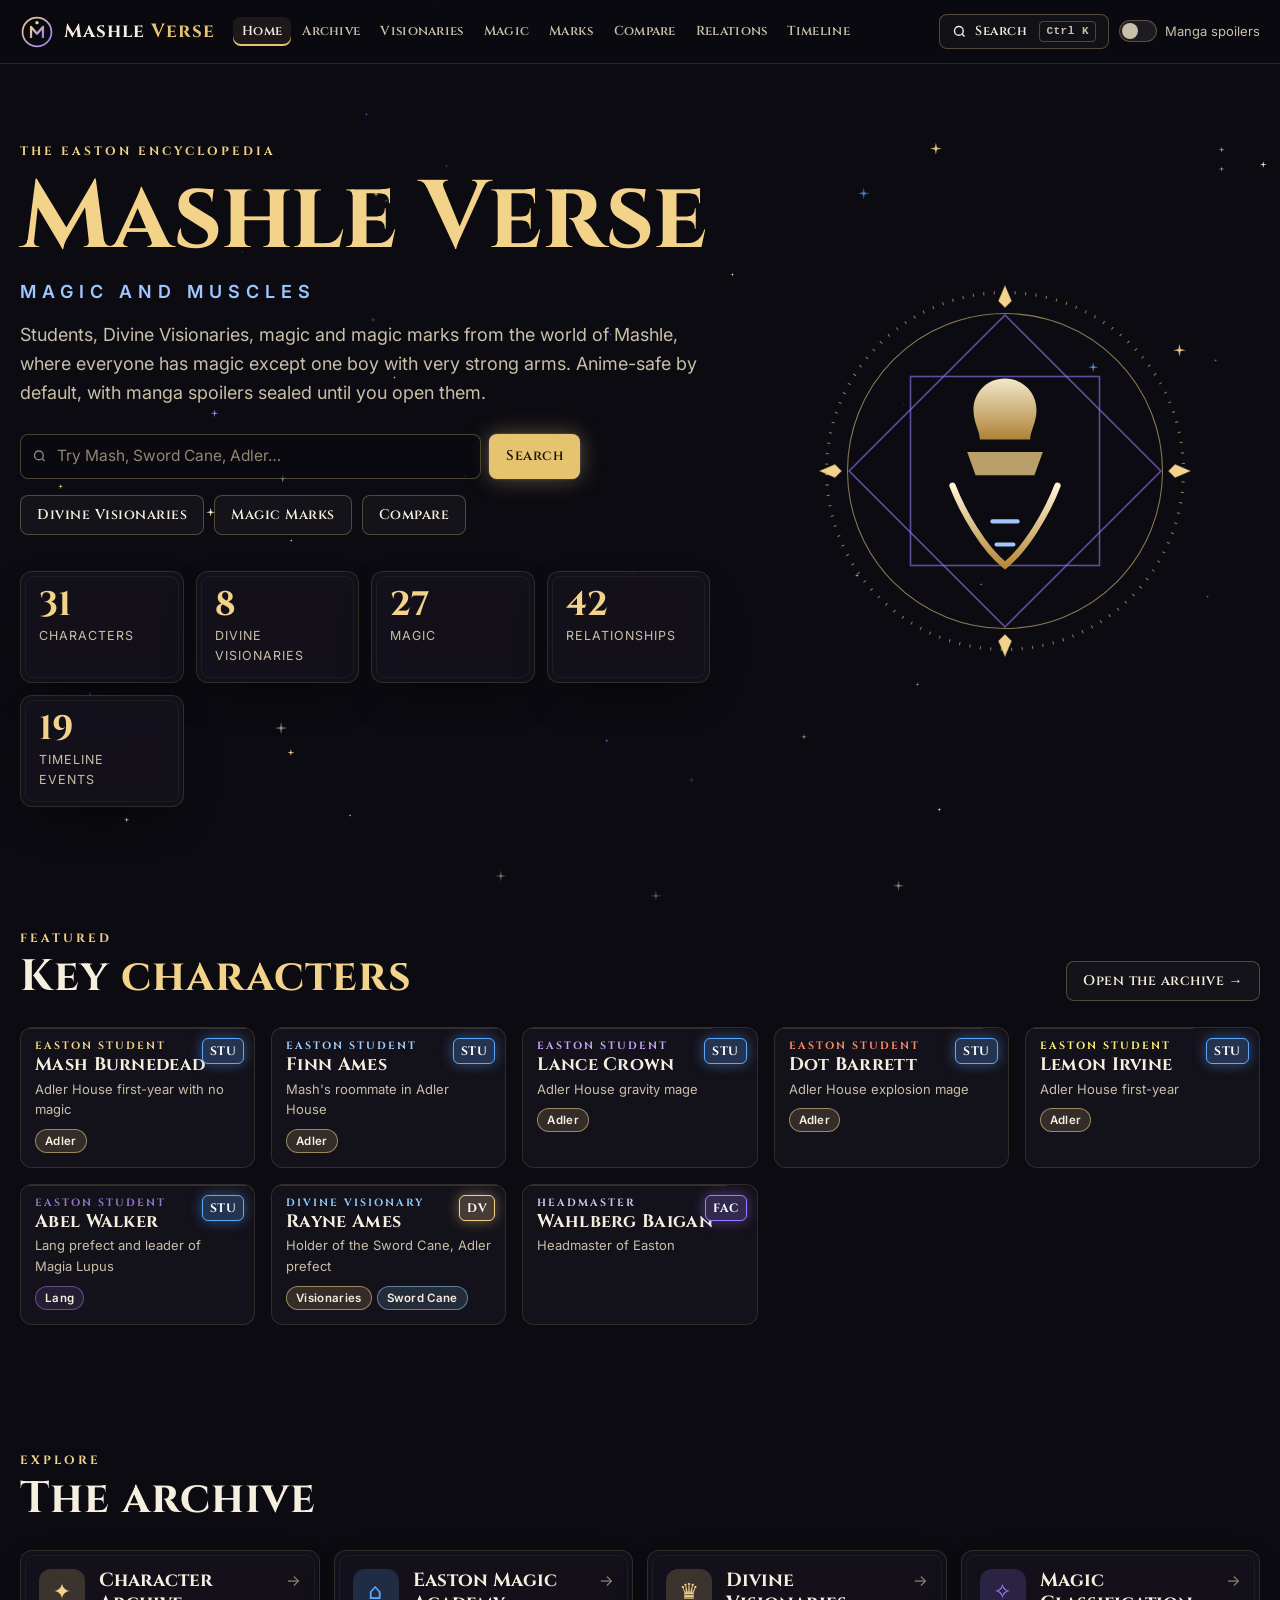
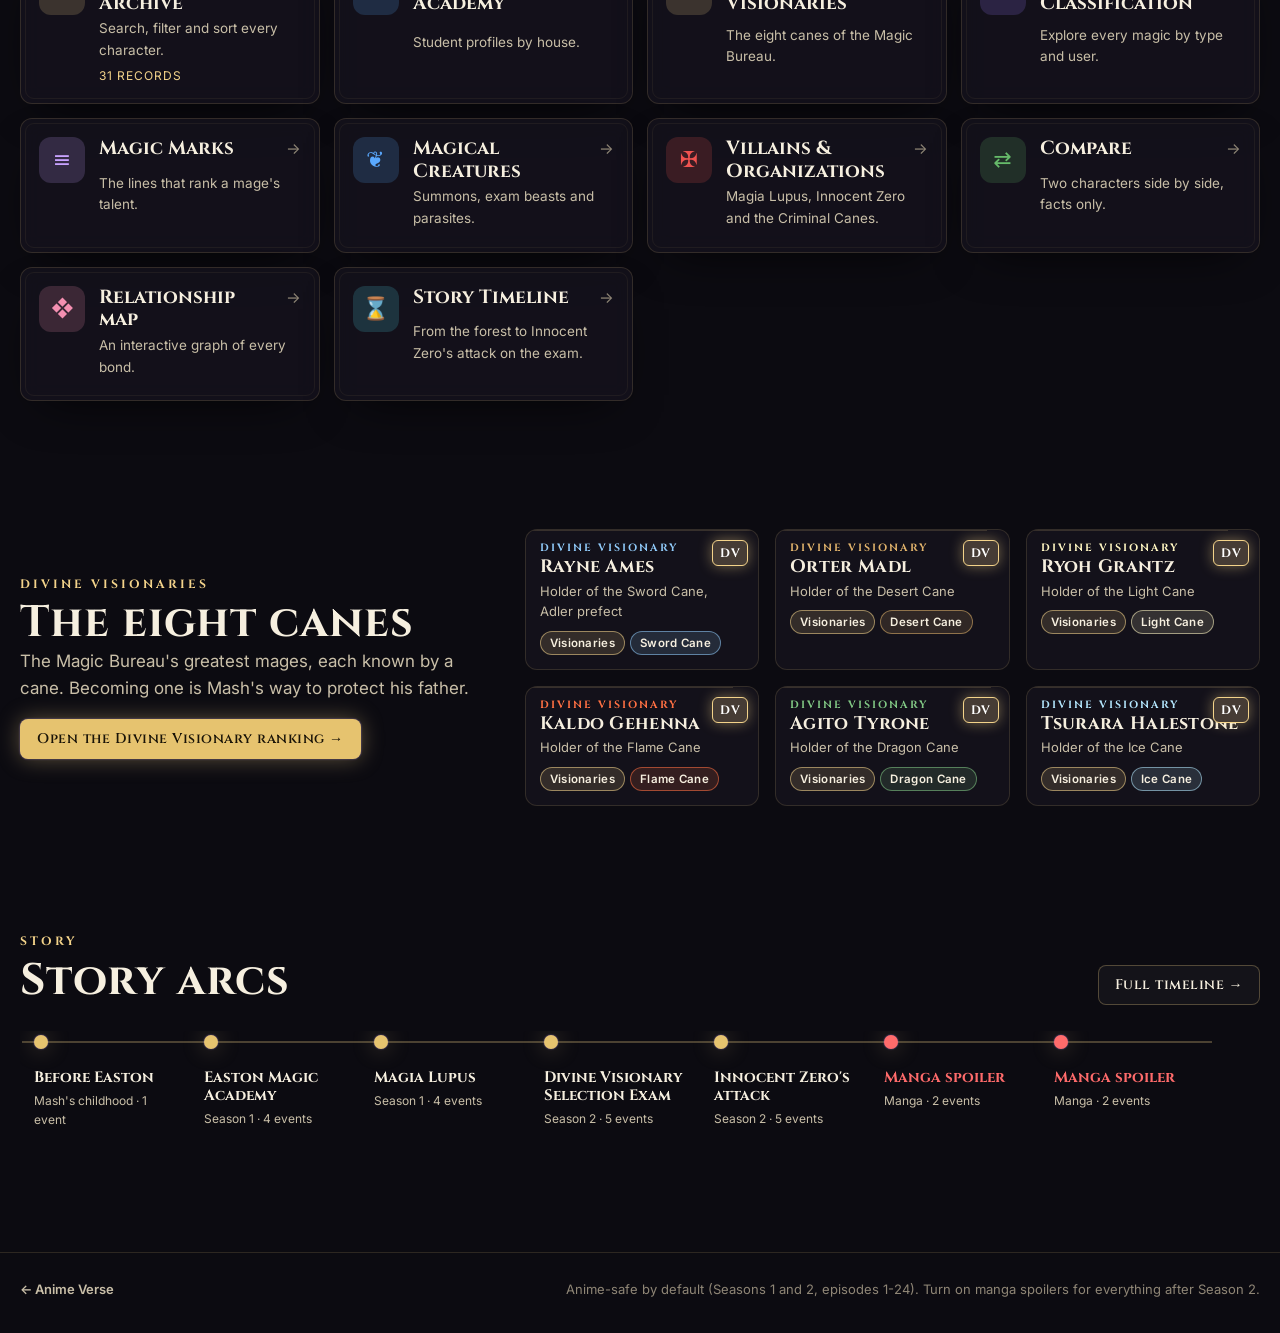
==== commit 73a2a13b: "Move pages into html/, sync the shared engine and expand content - Every page except index.html now " ====
--- a/index.html
+++ b/index.html
@@ -13,14 +13,14 @@
 <link rel="stylesheet" href="css/engine.css">
 <link rel="stylesheet" href="css/theme.css">
 </head>
-<body data-page="home">
+<body data-page="home" data-root="">
 <a class="skip" href="#main">Skip to content</a>
 <header id="nav"></header>
 <main id="main">
-  <section class="hero"><div class="wrap hero-grid"><div class="hero-copy"><p class="kicker">The Easton encyclopedia</p><h1><span class="gold">Mashle Verse</span><small>Magic and Muscles</small></h1><p class="lead">Students, Divine Visionaries, magic and magic marks from the world of Mashle, where everyone has magic except one boy with very strong arms. Anime-safe by default, with manga spoilers sealed until you open them.</p><form class="hero-search" id="hero-search" role="search"><div class="field"><span class="ico"><svg width="15" height="15" viewBox="0 0 24 24" fill="none" stroke="currentColor" stroke-width="2.2" aria-hidden="true"><circle cx="11" cy="11" r="7"/><path d="m20 20-3.5-3.5"/></svg></span><input class="input" type="search" placeholder="Try Mash, Sword Cane, Adler…" aria-label="Search the archive"></div><button class="btn primary" type="submit">Search</button></form><div class="hero-ctas"><a class="btn" href="visionaries.html">Divine Visionaries</a><a class="btn" href="marks.html">Magic Marks</a><a class="btn" href="compare.html">Compare</a></div><div class="stats" id="stats"></div></div><div class="hero-crest" aria-hidden="true"><svg viewBox="0 0 400 400"><defs><radialGradient id="hc" cx="50%" cy="50%" r="50%"><stop offset="0" stop-color="#f3d38a" stop-opacity=".55"/><stop offset=".55" stop-color="#9b7bff" stop-opacity=".22"/><stop offset="1" stop-color="#0b0a10" stop-opacity="0"/></radialGradient><linearGradient id="hg" x1="0" y1="0" x2="0" y2="1"><stop offset="0" stop-color="#fff4d6"/><stop offset="1" stop-color="#b8893a"/></linearGradient></defs><g class="ring" fill="none" stroke="#f3d38a" stroke-opacity=".55"><circle cx="200" cy="200" r="170" stroke-dasharray="1 9" stroke-width="3"/><circle cx="200" cy="200" r="150"/><path d="M200 24l6 14-6 6-6-6zM200 376l6-14-6-6-6 6zM24 200l14 6 6-6-6-6zM376 200l-14 6-6-6 6-6z" fill="#f3d38a"/></g><g class="ring r2" fill="none" stroke="#9b7bff" stroke-opacity=".6" stroke-width="1.5"><rect x="95" y="95" width="210" height="210" transform="rotate(45 200 200)"/><rect x="110" y="110" width="180" height="180"/></g><g class="float"><path d="M200 112c-18 0-30 14-30 30 0 12 6 20 6 28h48c0-8 6-16 6-28 0-16-12-30-30-30z" fill="url(#hg)" opacity=".95"/><path d="M164 182h72l-8 22h-56z" fill="#f3d38a" opacity=".75"/><path d="M150 214c10 26 30 60 50 76 20-16 40-50 50-76" fill="none" stroke="url(#hg)" stroke-width="6" stroke-linecap="round"/><path d="M188 248h24M192 270h16" stroke="#9fc6ff" stroke-width="4" stroke-linecap="round"/></g></svg></div></div></section>
+  <section class="hero"><div class="wrap hero-grid"><div class="hero-copy"><p class="kicker">The Easton encyclopedia</p><h1><span class="gold">Mashle Verse</span><small>Magic and Muscles</small></h1><p class="lead">Students, Divine Visionaries, magic and magic marks from the world of Mashle, where everyone has magic except one boy with very strong arms. Anime-safe by default, with manga spoilers sealed until you open them.</p><form class="hero-search" id="hero-search" role="search"><div class="field"><span class="ico"><svg width="15" height="15" viewBox="0 0 24 24" fill="none" stroke="currentColor" stroke-width="2.2" aria-hidden="true"><circle cx="11" cy="11" r="7"/><path d="m20 20-3.5-3.5"/></svg></span><input class="input" type="search" placeholder="Try Mash, Sword Cane, Adler…" aria-label="Search the archive"></div><button class="btn primary" type="submit">Search</button></form><div class="hero-ctas"><a class="btn" href="html/visionaries.html">Divine Visionaries</a><a class="btn" href="html/marks.html">Magic Marks</a><a class="btn" href="html/compare.html">Compare</a></div><div class="stats" id="stats"></div></div><div class="hero-crest" aria-hidden="true"><svg viewBox="0 0 400 400"><defs><radialGradient id="hc" cx="50%" cy="50%" r="50%"><stop offset="0" stop-color="#f3d38a" stop-opacity=".55"/><stop offset=".55" stop-color="#9b7bff" stop-opacity=".22"/><stop offset="1" stop-color="#0b0a10" stop-opacity="0"/></radialGradient><linearGradient id="hg" x1="0" y1="0" x2="0" y2="1"><stop offset="0" stop-color="#fff4d6"/><stop offset="1" stop-color="#b8893a"/></linearGradient></defs><g class="ring" fill="none" stroke="#f3d38a" stroke-opacity=".55"><circle cx="200" cy="200" r="170" stroke-dasharray="1 9" stroke-width="3"/><circle cx="200" cy="200" r="150"/><path d="M200 24l6 14-6 6-6-6zM200 376l6-14-6-6-6 6zM24 200l14 6 6-6-6-6zM376 200l-14 6-6-6 6-6z" fill="#f3d38a"/></g><g class="ring r2" fill="none" stroke="#9b7bff" stroke-opacity=".6" stroke-width="1.5"><rect x="95" y="95" width="210" height="210" transform="rotate(45 200 200)"/><rect x="110" y="110" width="180" height="180"/></g><g class="float"><path d="M200 112c-18 0-30 14-30 30 0 12 6 20 6 28h48c0-8 6-16 6-28 0-16-12-30-30-30z" fill="url(#hg)" opacity=".95"/><path d="M164 182h72l-8 22h-56z" fill="#f3d38a" opacity=".75"/><path d="M150 214c10 26 30 60 50 76 20-16 40-50 50-76" fill="none" stroke="url(#hg)" stroke-width="6" stroke-linecap="round"/><path d="M188 248h24M192 270h16" stroke="#9fc6ff" stroke-width="4" stroke-linecap="round"/></g></svg></div></div></section>
   <section class="section"><div class="wrap">
     <div class="section-head"><div><p class="kicker">Featured</p><h2 class="section-title">Key <em>characters</em></h2></div>
-      <a class="btn" href="archive.html">Open the archive →</a></div>
+      <a class="btn" href="html/archive.html">Open the archive →</a></div>
     <div class="grid-cards" id="featured"><div class="state loading"><span class="loader"></span><p>Loading records…</p></div></div>
   </div></section>
   <section class="section"><div class="wrap">
@@ -29,13 +29,13 @@
   </div></section>
   <section class="section"><div class="wrap spotlight" id="spotlight"></div></section>
   <section class="section"><div class="wrap">
-    <div class="section-head"><div><p class="kicker">Story</p><h2 class="section-title">Story arcs</h2></div><a class="btn" href="timeline.html">Full timeline →</a></div>
+    <div class="section-head"><div><p class="kicker">Story</p><h2 class="section-title">Story arcs</h2></div><a class="btn" href="html/timeline.html">Full timeline →</a></div>
     <div class="arcs" id="arcs"></div>
   </div></section>
 </main>
 <footer class="site-foot"><div class="wrap">
   <a href="https://rith-1437.github.io/anime-verse/">← Anime Verse</a>
-  <span>Anime-safe by default (Seasons 1 and 2). Turn on manga spoilers for everything after the selection exam.</span>
+  <span>Anime-safe by default (Seasons 1 and 2, episodes 1-24). Turn on manga spoilers for everything after Season 2.</span>
 </div></footer>
 <noscript><p class="wrap" style="padding:20px 0">This encyclopedia needs JavaScript to load its records.</p></noscript>
 <script src="js/config.js"></script>
--- a/css/engine.css
+++ b/css/engine.css
@@ -397,50 +397,71 @@
 .cmp-table td:first-child { text-align: right; }
 .cmp-links { margin-top: 18px; padding: 18px; }
 
-/* -------------------------------------------------------------- network */
-.net-shell { display: flex; flex-direction: column; height: calc(100vh - var(--nav-h)); }
-.net-bar { display: flex; flex-wrap: wrap; align-items: center; gap: 10px 14px; padding: 10px 16px; border-bottom: 1px solid var(--line); background: var(--nav-bg); }
-.net-bar .chip-row { gap: 5px; }
-.net-bar .chip { padding: 6px 11px; font-size: 12.5px; }
-.net-find { position: relative; flex: 1 1 200px; max-width: 280px; margin-left: auto; }
-.find-results { position: absolute; top: calc(100% + 6px); left: 0; right: 0; z-index: 20; display: grid; padding: 6px; background: var(--panel-solid); }
-.find-results button { display: flex; justify-content: space-between; gap: 8px; padding: 8px 10px; border: 0; border-radius: 6px; background: none; text-align: left; }
-.find-results button:hover, .find-results button:focus-visible { background: var(--hover); }
-.find-results small { color: var(--text-faint); }
-.find-results p { margin: 6px; font-size: 13px; }
-.net-stage { position: relative; flex: 1; overflow: hidden; touch-action: none; cursor: grab; }
-.net-stage:active { cursor: grabbing; }
-#net { position: absolute; inset: 0; width: 100%; height: 100%; }
-.edge { stroke-width: 1.6; stroke-opacity: .55; transition: opacity .2s; }
-.edge.off { display: none; }
-.edge.dim { opacity: .06; }
-.node { cursor: pointer; transition: opacity .2s; }
-.node .disc { fill: var(--panel-solid); stroke: var(--c); stroke-width: 2; }
-.node .halo { fill: none; stroke: var(--c); stroke-opacity: 0; stroke-width: 3; transition: stroke-opacity .2s; }
-.node:hover .halo, .node.focus .halo, .node:focus-visible .halo { stroke-opacity: .9; }
-.node:focus { outline: none; }
-.node .mono { fill: var(--c); font: 700 12px var(--display); pointer-events: none; }
-.node .label { fill: var(--text); font: 600 11.5px var(--body); paint-order: stroke; stroke: var(--bg); stroke-width: 3px; pointer-events: none; }
-.node.dim { opacity: .14; }
-.net-zoom { position: absolute; right: 14px; bottom: 14px; display: flex; flex-direction: column; gap: 4px; padding: 4px; z-index: 5; }
-.net-legend { position: absolute; left: 14px; bottom: 14px; display: flex; flex-wrap: wrap; gap: 6px 12px; padding: 8px 12px; max-width: min(520px, 70%); font-size: 12px; color: var(--text-soft); z-index: 5; }
-.net-legend i { display: inline-block; width: 10px; height: 10px; border-radius: 50%; margin-right: 5px; vertical-align: -1px; }
-.net-count { font-size: 12.5px; color: var(--text-faint); }
-.net-panel { position: absolute; top: 14px; right: 14px; z-index: 6; width: min(330px, 100% - 28px); max-height: calc(100% - 90px); overflow-y: auto; border-top: 3px solid var(--c); background: var(--panel-solid); }
-.net-panel .panel-head .btn { margin-left: auto; }
-.np-top { display: flex; gap: 12px; align-items: center; padding: 14px 16px 6px; }
-.np-top .art { width: 54px; height: 70px; border-radius: 8px; flex: none; }
-.np-top h3 { margin: 0; font-size: 21px; }
-.np-top p { margin: 0; font-size: 13px; color: var(--text-soft); }
-.np-bio { padding: 0 16px; font-size: 13.5px; color: var(--text-soft); }
-.net-panel .label { padding: 0 16px; }
-.np-rels { display: grid; gap: 4px; padding: 0 12px; }
-.np-rel { display: flex; justify-content: space-between; gap: 8px; padding: 7px 10px; border: 0; border-left: 3px solid var(--c); border-radius: 4px; background: var(--btn-bg); text-align: left; font-size: 13.5px; }
-.np-rel:hover { background: var(--hover); }
-.np-rel small { color: var(--text-faint); }
-.net-panel .v-actions { padding: 0 16px 16px; }
-.net-loading { position: absolute; inset: 0; display: grid; place-items: center; gap: 10px; align-content: center; color: var(--text-soft); }
-.net-empty { position: absolute; inset: 0; display: grid; place-items: center; }
+/* ------------------------------------------------- relationship flow */
+.rel-layout { display: grid; grid-template-columns: 250px minmax(0, 1fr); gap: 22px; align-items: start; }
+.rel-side { position: sticky; top: calc(var(--nav-h) + 16px); display: flex; flex-direction: column; gap: 12px; padding: 14px; max-height: calc(100vh - var(--nav-h) - 32px); }
+.rel-side .chip, .rel-groups .chip { padding: 6px 11px; font-size: 12.5px; }
+.rel-list { flex: 1; min-height: 0; overflow-y: auto; margin: 0 -8px; padding: 0 8px; }
+.rel-list h3 { display: flex; justify-content: space-between; margin: 14px 4px 6px; font: 700 11px/1 var(--display); letter-spacing: 1.6px; text-transform: uppercase; color: var(--text-faint); }
+.rel-list h3:first-child { margin-top: 4px; }
+.rel-item { display: flex; align-items: center; gap: 10px; width: 100%; padding: 5px 8px; border: 1px solid transparent; border-radius: 8px; background: none; color: var(--text); text-align: left; font-size: 14px; cursor: pointer; }
+.rel-item:hover { background: var(--hover); }
+.rel-item[aria-current="true"] { background: var(--hover); border-color: var(--c); }
+.rel-item .art { position: relative; width: 28px; height: 28px; border-radius: 50%; flex: none; overflow: hidden; }
+.rel-item span { flex: 1; min-width: 0; overflow: hidden; text-overflow: ellipsis; white-space: nowrap; }
+.rel-item small { color: var(--text-faint); font-size: 12px; }
+.rel-top { display: grid; gap: 10px; margin-bottom: 18px; }
+.rel-trail { display: flex; flex-wrap: wrap; gap: 2px 4px; align-items: center; min-height: 30px; font-size: 13px; color: var(--text-faint); }
+.rel-trail button { padding: 4px 7px; border: 0; border-radius: 6px; background: none; color: var(--text-soft); cursor: pointer; }
+.rel-trail button:hover { color: var(--text); background: var(--hover); }
+.rel-trail button[aria-current] { color: var(--text); font-weight: 600; }
+
+.flow { position: relative; display: grid; grid-template-columns: minmax(0, 1fr) minmax(200px, 230px) minmax(0, 1fr); gap: 64px; align-items: center; }
+.flow-lines { position: absolute; inset: 0; z-index: 0; pointer-events: none; overflow: visible; }
+.fl { fill: none; stroke-width: 2; opacity: .7; transition: opacity .2s, stroke-width .2s; }
+.flow.hot .fl { opacity: .12; }
+.flow.hot .fl.on { opacity: 1; stroke-width: 2.6; }
+.flow-col { position: relative; z-index: 1; display: grid; gap: 14px; align-content: center; min-width: 0; }
+.flow-centre { position: relative; z-index: 1; }
+.fc { padding: 16px; text-align: center; border-top: 3px solid var(--c); background: var(--panel-solid); }
+.fc-art { position: relative; width: 112px; aspect-ratio: 3 / 4; margin: 0 auto 12px; border-radius: 10px; overflow: hidden; border: 1px solid var(--line); }
+.fc-art .art { position: absolute; inset: 0; width: 100%; height: 100%; }
+.fc .kicker { margin: 0 0 4px; color: var(--c); }
+.fc h2 { margin: 0 0 4px; font-size: 22px; line-height: 1.15; }
+.fc-sub { margin: 0 0 10px; font-size: 13px; color: var(--text-soft); }
+.fc-count { margin: 0 0 12px; font-size: 13px; color: var(--text-soft); }
+.fc-count b { color: var(--text); font-size: 18px; }
+.fg { padding: 10px 12px 8px; border-left: 3px solid var(--c); background: var(--panel-solid); }
+.fg h3 { display: flex; align-items: center; gap: 8px; margin: 2px 2px 6px; font: 700 11.5px/1.2 var(--display); letter-spacing: 1.5px; text-transform: uppercase; color: var(--c); }
+.fg h3 span { margin-left: auto; color: var(--text-faint); }
+.fg .swatch { width: 9px; height: 9px; border-radius: 50%; flex: none; }
+.fr { display: flex; align-items: center; gap: 6px; border-top: 1px solid var(--line); border-radius: 6px; transition: opacity .2s, background .2s; }
+.fg h3 + .fr { border-top: 0; }
+.flow.hot .fr { opacity: .45; }
+.flow.hot .fr.on { opacity: 1; background: var(--hover); }
+.fr-go { display: flex; align-items: center; gap: 10px; flex: 1; min-width: 0; padding: 6px 4px; border: 0; background: none; color: var(--text); text-align: left; cursor: pointer; }
+.fr-go .art { position: relative; width: 32px; height: 32px; border-radius: 50%; flex: none; overflow: hidden; }
+.fr-go span { min-width: 0; }
+.fr-go b { display: block; font-size: 14px; font-weight: 600; }
+.fr-go small { display: block; font-size: 12.5px; color: var(--text-soft); }
+.fr-go:hover b { color: var(--c); }
+.fr-open { flex: none; opacity: .5; }
+.fr:hover .fr-open, .fr-open:focus-visible { opacity: 1; }
+.flow-none { margin: 0; padding: 14px; border: 1px dashed var(--line-strong); border-radius: var(--radius); font-size: 13px; color: var(--text-faint); text-align: center; }
+.flow.enter .fg, .flow.enter .fc { animation: rise .45s calc(var(--i, 0) * 60ms) both var(--ease); }
+.flow.enter .fl { animation: fade .6s .2s both; }
+@media (max-width: 1180px) { .flow { grid-template-columns: minmax(0, 1fr) minmax(180px, 210px) minmax(0, 1fr); gap: 44px; } }
+@media (max-width: 980px) {
+  .rel-layout { grid-template-columns: 1fr; }
+  .rel-side { position: static; max-height: none; }
+  .rel-list { max-height: 220px; }
+  .flow { grid-template-columns: 1fr; gap: 14px; }
+  .flow-centre { order: -1; }
+  .flow-lines { display: none; }
+  .fc { display: grid; grid-template-columns: 80px minmax(0, 1fr); gap: 2px 14px; text-align: left; align-items: center; }
+  .fc-art { grid-row: span 5; width: 80px; margin: 0; }
+  .fc .btn { justify-self: start; }
+}
 
 /* ------------------------------------------------------------- timeline */
 .tl-filters { display: grid; gap: 12px; padding: 16px 18px; margin-bottom: 26px; }
@@ -481,7 +502,6 @@
   .stat-table { grid-template-columns: minmax(96px, max-content) minmax(0, 1fr); }
   .cmp-sides { grid-template-columns: 1fr; }
   .cmp-vs { text-align: center; }
-  .net-legend { display: none; }
 }
 @media (max-width: 640px) {
   :root { --nav-h: 58px; }
@@ -504,7 +524,6 @@
   .card-name { font-size: 16px; }
   .card-body { padding: 10px 11px 12px; }
   .roster-tools { grid-template-columns: 1fr; }
-  .net-find { max-width: none; margin-left: 0; }
   .tier { padding: 10px 12px; grid-template-columns: 50px minmax(0, 1fr) 34px; }
 }
 @media (prefers-reduced-motion: reduce) {
--- a/css/theme.css
+++ b/css/theme.css
@@ -52,3 +52,28 @@
 
 /* Cinzel runs wide: keep the nav on one line at desktop sizes */
 .nav-links a { padding: 8px 9px; font-size: 13px; letter-spacing: .3px; }
+
+/* ------------------------------------------------------- accessibility */
+/* Gold focus ring on cards and tiles reads better than violet on the
+   gold-tinted artwork. */
+.card:focus-visible, .x-tile:focus-visible, .rel-chip:focus-visible, .fr-go:focus-visible { outline: 2px solid var(--accent-soft); outline-offset: 3px; }
+/* Magic-mark figure: lines are decorative, the stat table carries the text. */
+.mark-figure i:nth-child(2) { height: 52px; }
+.mark-figure i:nth-child(3) { height: 60px; background: #f3d38a; box-shadow: 0 0 12px rgba(243, 211, 138, .7); }
+/* Respect reduced motion: stop the crest rings, floating emblem and every
+   decorative animation (the particle layer is already skipped by the engine). */
+@media (prefers-reduced-motion: reduce) {
+  .hero-crest .ring, .hero-crest .float { animation: none; }
+  *, *::before, *::after { animation-duration: .001ms !important; animation-iteration-count: 1 !important; transition-duration: .001ms !important; scroll-behavior: auto !important; }
+}
+/* Windows high-contrast: keep chips, badges and the mark lines visible. */
+@media (forced-colors: active) {
+  .mark-figure i { background: CanvasText; box-shadow: none; }
+  .badge, .chip { border: 1px solid CanvasText; }
+}
+
+/* Cinzel is wide: on small phones the brand was cut to "Mashle Ver…". */
+@media (max-width: 420px) {
+  .brand { gap: 7px; font-size: 14px; letter-spacing: .2px; }
+  .brand-mark { width: 28px; height: 28px; }
+}
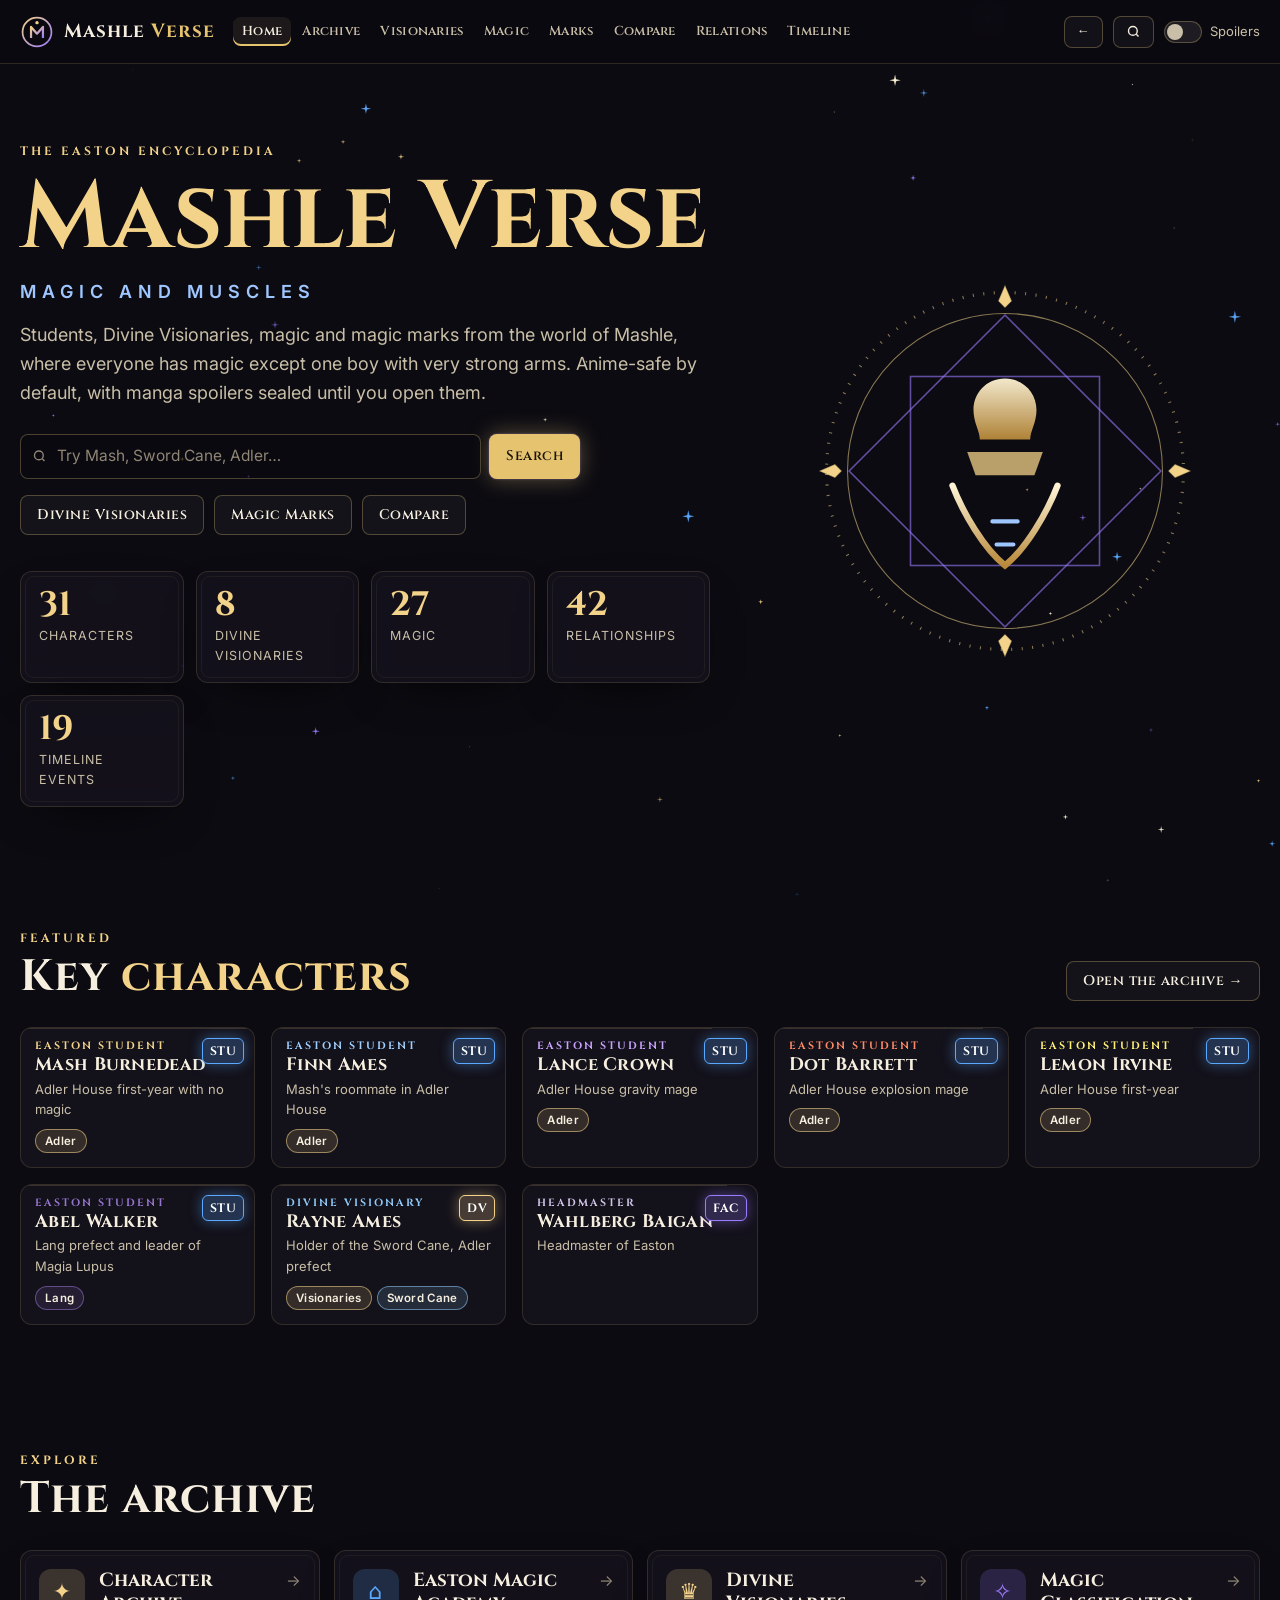
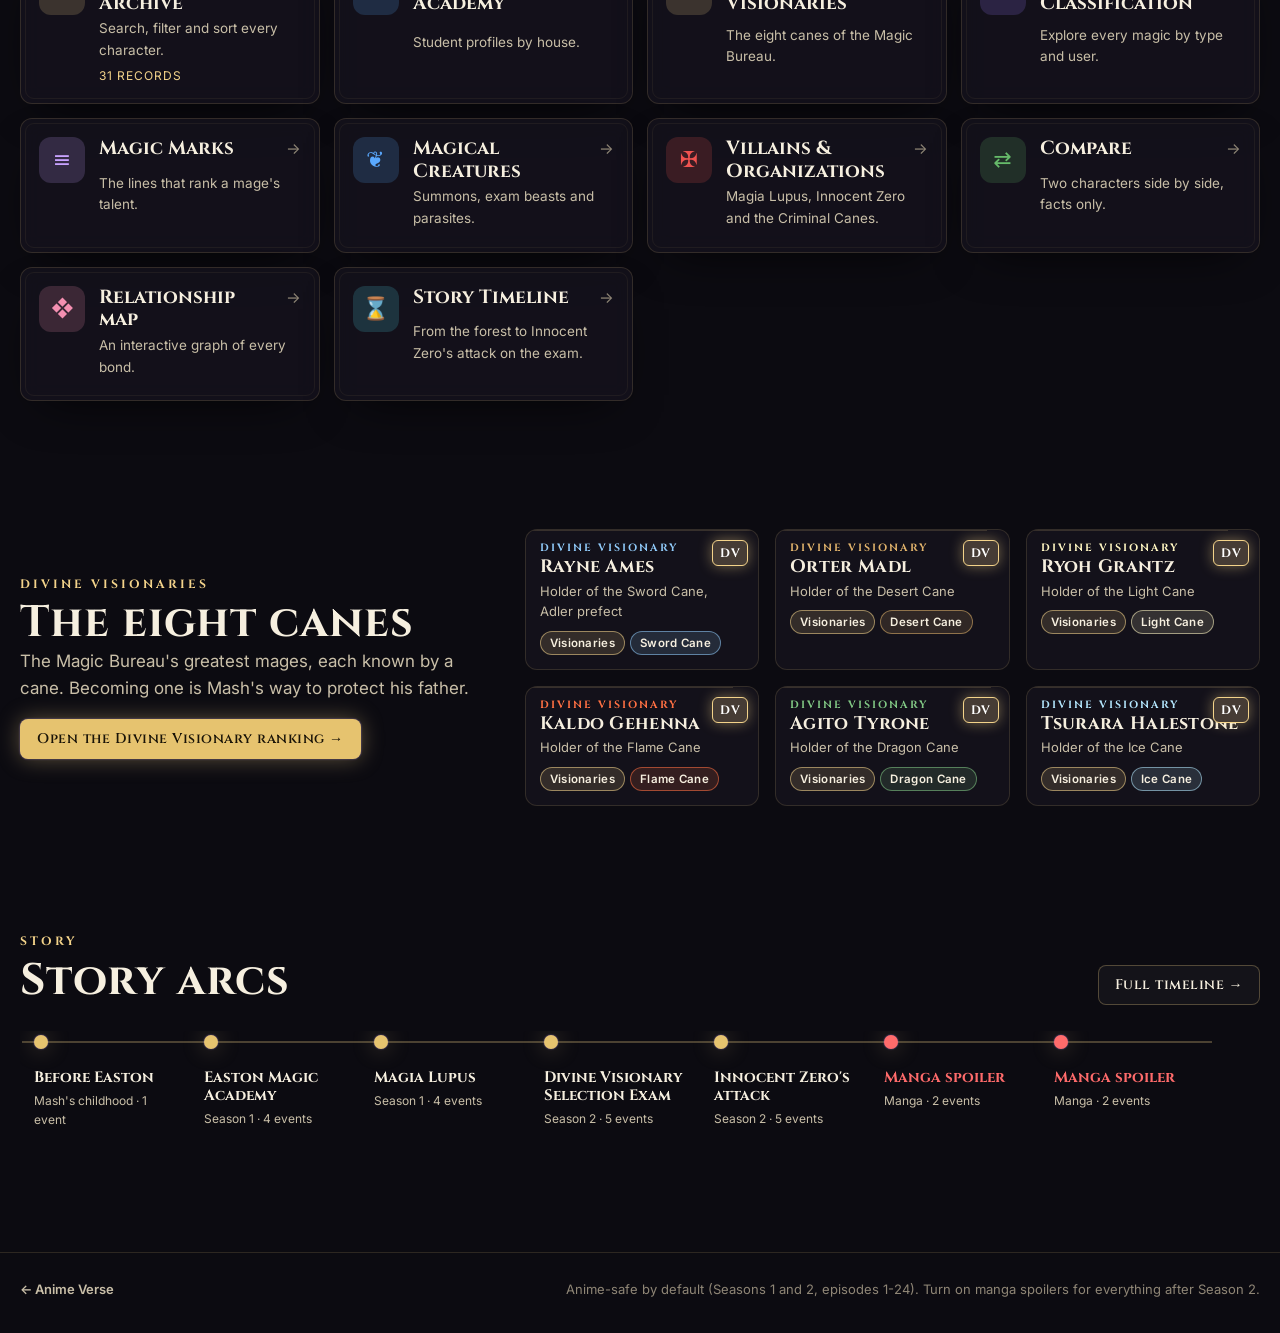
==== commit ce6f8ed2: "perf: minify CSS/JS assets and update page builds" ====
--- a/index.html
+++ b/index.html
@@ -10,8 +10,8 @@
 <link rel="preconnect" href="https://fonts.googleapis.com">
 <link rel="preconnect" href="https://fonts.gstatic.com" crossorigin>
 <link rel="stylesheet" href="https://fonts.googleapis.com/css2?family=Cinzel:wght@600;700&family=Inter:wght@400;500;600;700&display=swap">
-<link rel="stylesheet" href="css/engine.css">
-<link rel="stylesheet" href="css/theme.css">
+<link rel="stylesheet" href="css/engine.min.css">
+<link rel="stylesheet" href="css/theme.min.css">
 </head>
 <body data-page="home" data-root="">
 <a class="skip" href="#main">Skip to content</a>
@@ -38,13 +38,13 @@
   <span>Anime-safe by default (Seasons 1 and 2, episodes 1-24). Turn on manga spoilers for everything after Season 2.</span>
 </div></footer>
 <noscript><p class="wrap" style="padding:20px 0">This encyclopedia needs JavaScript to load its records.</p></noscript>
-<script src="js/config.js"></script>
-<script src="js/data/characters.js"></script>
-<script src="js/data/world.js"></script>
-<script src="js/media-index.js"></script>
-<script src="js/engine/core.js"></script>
-<script src="js/engine/shell.js"></script>
-<script src="js/engine/viewer.js"></script>
-<script src="js/engine/home.js"></script>
+<script src="js/config.min.js"></script>
+<script src="js/data/characters.min.js"></script>
+<script src="js/data/world.min.js"></script>
+<script src="js/media-index.min.js"></script>
+<script src="js/engine/core.min.js"></script>
+<script src="js/engine/shell.min.js"></script>
+<script src="js/engine/viewer.min.js"></script>
+<script src="js/engine/home.min.js"></script>
 </body>
 </html>
--- a/css/engine.min.css
+++ b/css/engine.min.css
@@ -0,0 +1,2 @@
+/* generated by scripts/build.mjs */
+:root{--nav-h:64px;--radius:12px;--radius-sm:8px;--wrap:1240px;--ease:cubic-bezier(.2,.8,.2,1)}*,*::before,*::after{box-sizing:border-box}[hidden]{display:none !important}html{scroll-behavior:smooth;scroll-padding-top:calc(var(--nav-h) + 12px);-webkit-text-size-adjust:100%}body{margin:0;min-height:100vh;background:var(--bg-page);color:var(--text);font:15.5px/1.6 var(--body);overflow-x:hidden}img,svg{max-width:100%}a{color:var(--accent-soft)}button,input,select{font:inherit;color:inherit}button{cursor:pointer}:focus-visible{outline:2px solid var(--focus);outline-offset:2px;border-radius:4px}h1,h2,h3,h4{font-family:var(--display);line-height:1.1;margin:0 0 .4em;font-weight:var(--display-weight,700)}p{margin:0 0 1em}.wrap{width:min(var(--wrap),100% - 32px);margin-inline:auto}.soft{color:var(--text-soft)}.danger{color:var(--danger)}.sr-only{position:absolute;width:1px;height:1px;padding:0;margin:-1px;overflow:hidden;clip:rect(0 0 0 0);white-space:nowrap;border:0}.skip{position:absolute;left:12px;top:-60px;z-index:200;padding:10px 14px;background:var(--panel-solid);border:1px solid var(--accent);border-radius:var(--radius-sm);color:var(--text)}.skip:focus{top:10px}main{position:relative;z-index:1}.fx-layer{position:fixed;inset:0;z-index:0;pointer-events:none}.panel{position:relative;background:var(--panel);border:1px solid var(--line);border-radius:var(--radius);box-shadow:var(--shadow);backdrop-filter:blur(10px)}.panel-head{display:flex;align-items:center;gap:10px;padding:12px 16px;border-bottom:1px solid var(--line);font:700 12px/1 var(--display);letter-spacing:2px;text-transform:uppercase;color:var(--accent-soft)}.nav{position:sticky;top:0;z-index:50;height:var(--nav-h);background:var(--nav-bg);border-bottom:1px solid var(--line);backdrop-filter:blur(14px)}.nav-inner{display:flex;align-items:center;gap:18px;height:100%}.brand{display:flex;align-items:center;gap:10px;flex:none;color:var(--text);text-decoration:none;font:700 19px/1 var(--display);letter-spacing:1px}.brand-mark{width:34px;height:34px;flex:none}.brand em{font-style:normal;color:var(--accent)}.bt-short{display:none}.nav-links{display:flex;gap:2px;min-width:0;overflow-x:auto;scrollbar-width:none}.nav-links::-webkit-scrollbar{display:none}.nav-links a{flex:none;padding:8px 11px;border-radius:var(--radius-sm);color:var(--text-soft);text-decoration:none;font:600 14px/1 var(--display);letter-spacing:.5px;transition:color .2s,background .2s}.nav-links a:hover{color:var(--text);background:var(--hover)}.nav-links a[aria-current="page"]{color:var(--text);background:var(--hover);box-shadow:inset 0 -2px 0 var(--accent)}.nav-tools{display:flex;align-items:center;gap:10px;margin-left:auto;flex:none}.nav-search kbd{margin-left:4px}.btn.nav-toggle{display:none}.switch{display:inline-flex;align-items:center;gap:8px;cursor:pointer;font-size:13px;color:var(--text-soft);user-select:none}.switch input{position:absolute;opacity:0;width:1px;height:1px}.switch .track{position:relative;width:38px;height:22px;border-radius:99px;background:var(--track);border:1px solid var(--line-strong);transition:background .2s}.switch .track::after{content:"";position:absolute;top:2px;left:2px;width:16px;height:16px;border-radius:50%;background:var(--text-soft);transition:transform .2s var(--ease),background .2s}.switch input:checked + .track{background:var(--danger-soft);border-color:var(--danger)}.switch input:checked + .track::after{transform:translateX(16px);background:var(--danger)}.switch input:focus-visible + .track{outline:2px solid var(--focus);outline-offset:2px}.spoiler-switch .lbl-short{display:none}.btn{display:inline-flex;align-items:center;justify-content:center;gap:8px;min-height:40px;padding:8px 16px;border:1px solid var(--line-strong);border-radius:var(--radius-sm);background:var(--btn-bg);color:var(--text);text-decoration:none;font:600 14px/1 var(--display);letter-spacing:.5px;transition:border-color .2s,background .2s,transform .2s,box-shadow .2s}.btn:hover{border-color:var(--accent);background:var(--hover)}.btn:active{transform:translateY(1px)}.btn.primary{background:var(--accent-grad);border-color:transparent;color:var(--on-accent);box-shadow:var(--glow)}.btn.primary:hover{filter:brightness(1.08)}.btn.sm{min-height:32px;padding:6px 12px;font-size:13px}.btn.icon{width:40px;padding:0}.btn.sm.icon{width:32px}kbd{padding:2px 6px;border:1px solid var(--line-strong);border-radius:4px;font:600 11px/1.3 var(--mono,ui-monospace,monospace);color:var(--text-soft)}.badge{display:inline-flex;align-items:center;gap:5px;padding:3px 9px;border:1px solid color-mix(in srgb,var(--c,var(--accent)) 55%,transparent);border-radius:99px;background:color-mix(in srgb,var(--c,var(--accent)) 14%,transparent);color:var(--text);font:600 11.5px/1.4 var(--body);letter-spacing:.3px;white-space:nowrap}button.badge{cursor:pointer}.badge.link:hover{background:color-mix(in srgb,var(--c,var(--accent)) 30%,transparent)}.badge.spoiler{--c:var(--danger)}.badge.anime{--c:var(--ok)}.badge.check{--c:var(--warn)}.rank{display:inline-grid;place-items:center;min-width:30px;height:26px;padding:0 7px;border:1px solid var(--c);border-radius:6px;background:color-mix(in srgb,var(--c) 22%,var(--panel-solid));color:#fff;font:700 12px/1 var(--display);letter-spacing:.5px;box-shadow:0 0 14px color-mix(in srgb,var(--c) 45%,transparent)}.rank.lg{min-width:46px;height:36px;font-size:16px}.rank.inline{height:22px;min-width:26px;font-size:11px;vertical-align:middle}.chip-row{display:flex;flex-wrap:wrap;gap:6px}.chip-row.center{justify-content:center}.chip{display:inline-flex;align-items:center;gap:6px;padding:7px 13px;border:1px solid var(--line-strong);border-radius:99px;background:var(--btn-bg);color:var(--text-soft);text-decoration:none;font:600 13px/1 var(--body);transition:all .2s}.chip:hover{color:var(--text);border-color:var(--c,var(--accent))}.chip.active{color:var(--on-accent-soft,var(--text));border-color:var(--c,var(--accent));background:color-mix(in srgb,var(--c,var(--accent)) 26%,transparent)}.chip i{font-style:normal;opacity:.65}.chip.locked{color:var(--danger)}.chip .swatch{width:10px;height:10px;border-radius:50%}.label{display:block;margin-bottom:6px;font:700 11px/1 var(--display);letter-spacing:1.6px;text-transform:uppercase;color:var(--text-faint)}.kicker{margin:0 0 8px;font:700 12px/1.2 var(--display);letter-spacing:3px;text-transform:uppercase;color:var(--accent-soft)}.lead{font-size:17px;color:var(--text-soft);max-width:680px}.field{position:relative}.field .ico{position:absolute;left:12px;top:50%;transform:translateY(-50%);color:var(--text-faint);display:flex}.input,.select{width:100%;min-height:42px;padding:9px 12px;border:1px solid var(--line-strong);border-radius:var(--radius-sm);background:var(--field-bg);color:var(--text);transition:border-color .2s,box-shadow .2s}.field .input{padding-left:36px}.input:focus,.select:focus{outline:none;border-color:var(--accent);box-shadow:0 0 0 3px color-mix(in srgb,var(--accent) 25%,transparent)}.input::placeholder{color:var(--text-faint)}.select{appearance:none;padding-right:32px;cursor:pointer;background-image:linear-gradient(45deg,transparent 50%,var(--accent) 50%),linear-gradient(135deg,var(--accent) 50%,transparent 50%);background-position:calc(100% - 17px) calc(50% + 1px),calc(100% - 12px) calc(50% + 1px);background-size:5px 5px;background-repeat:no-repeat}.select option{background:var(--panel-solid);color:var(--text)}.section{padding:64px 0}.section-head{display:flex;flex-wrap:wrap;align-items:flex-end;justify-content:space-between;gap:12px 24px;margin-bottom:26px}.section-title{font-size:clamp(28px,4vw,44px);margin:0}.page-head{padding:46px 0 26px;border-bottom:1px solid var(--line)}.page-head .section-title{font-size:clamp(32px,5vw,58px)}.page-head .lead{margin:12px 0 0}.reveal{opacity:0;transform:translateY(18px);transition:opacity .6s var(--ease),transform .6s var(--ease)}.reveal.in{opacity:1;transform:none}.art{position:relative;display:block;overflow:hidden;background:var(--panel-solid)}.art .sigil{position:absolute;inset:0;width:100%;height:100%;display:block}.art img{position:absolute;inset:0;width:100%;height:100%;object-fit:cover;object-position:center 22%;opacity:0;transition:opacity .4s}.art.img-ready img{opacity:1}.art.img-ready .sigil{opacity:0}.sg-ring{transform-origin:150px 200px;animation:spin 60s linear infinite}@keyframes spin{to{transform:rotate(360deg)}}.grid-cards{display:grid;grid-template-columns:repeat(auto-fill,minmax(min(100%,200px),1fr));gap:16px}.card{position:relative;display:flex;flex-direction:column;padding:0;overflow:hidden;border:1px solid var(--line);border-radius:var(--radius);background:var(--panel-solid);color:var(--text);text-align:left;transition:transform .3s var(--ease),border-color .3s,box-shadow .3s;animation:rise .5s calc(var(--i,0) * 40ms) both var(--ease)}.card .art{aspect-ratio:3 / 4}.card:hover{transform:translateY(-4px);border-color:color-mix(in srgb,var(--c) 70%,transparent);box-shadow:0 18px 40px -18px color-mix(in srgb,var(--c) 70%,transparent)}.card:hover .art img{transform:scale(1.04)}.card .art img{transition:opacity .4s,transform .6s var(--ease)}.card .rank{position:absolute;top:10px;right:10px}.card-body{display:flex;flex-direction:column;gap:3px;padding:12px 14px 14px;border-top:1px solid var(--line)}.card-type{font:700 10.5px/1 var(--display);letter-spacing:2px;text-transform:uppercase;color:var(--c)}.card-name{font:700 18px/1.15 var(--display)}.card-sub{font-size:13px;color:var(--text-soft)}.card-tags{display:flex;flex-wrap:wrap;gap:5px;margin-top:6px}.card.locked .art{filter:blur(3px) grayscale(.6) brightness(.6)}.card .lock{position:absolute;inset:0 0 auto;aspect-ratio:3 / 4;display:flex;flex-direction:column;align-items:center;justify-content:center;gap:6px;text-align:center;font:700 13px/1.3 var(--display);letter-spacing:1.5px;text-transform:uppercase;color:var(--danger)}.card .lock svg{width:30px;height:30px}.card .lock small{color:var(--text-soft);letter-spacing:1px;font-weight:600}@keyframes rise{from{opacity:0;transform:translateY(14px)}}.state{padding:46px 20px;text-align:center;color:var(--text-soft)}.state h3{color:var(--text);font-size:22px}.state-ico{width:42px;height:42px;color:var(--accent);margin-bottom:8px}.state.error .state-ico{color:var(--danger)}.loader{display:inline-block;width:26px;height:26px;border:3px solid var(--line-strong);border-top-color:var(--accent);border-radius:50%;animation:spin 0.8s linear infinite}.tabs{display:flex;gap:4px;overflow-x:auto;scrollbar-width:none;border-bottom:1px solid var(--line);margin-bottom:18px;scroll-margin-top:calc(var(--nav-h) + 10px)}.tabs::-webkit-scrollbar{display:none}.tab{flex:none;display:inline-flex;align-items:center;gap:7px;padding:12px 10px;border:0;border-bottom:2px solid transparent;background:none;color:var(--text-faint);font:700 14px/1 var(--display);letter-spacing:.8px;text-transform:uppercase}.tab:hover{color:var(--text)}.tab[aria-selected="true"]{color:var(--text);border-bottom-color:var(--accent)}.tab .count{padding:2px 6px;border:1px solid var(--line);border-radius:4px;font-size:11px;color:var(--text-soft)}.tab .count i{font-style:normal;color:var(--danger);margin-left:3px}.filters{display:grid;grid-template-columns:minmax(220px,1fr) minmax(180px,260px) auto;gap:16px 18px;align-items:end;padding:16px 18px}.f-facets{grid-column:1 / -1;order:3;display:flex;flex-wrap:wrap;gap:14px 20px;align-items:flex-end;padding-top:14px;border-top:1px solid var(--line)}.f-facets:empty{display:none}.facet{min-width:0}.facet .select{min-width:170px}.facet.grow{flex:1 1 240px}.result-bar{display:flex;flex-wrap:wrap;justify-content:space-between;gap:8px 20px;margin:18px 0 14px;font-size:13.5px;color:var(--text-soft)}.result-bar b{color:var(--text)}.pager{display:flex;flex-wrap:wrap;align-items:center;justify-content:center;gap:6px;margin-top:30px}.pager .pg-nums{display:contents}.pager button{min-width:38px;height:38px;padding:0 10px;border:1px solid var(--line);border-radius:var(--radius-sm);background:var(--btn-bg);font:700 14px/1 var(--display)}.pager button:hover:not([disabled]){border-color:var(--accent)}.pager button[aria-current="page"]{border-color:var(--accent);background:color-mix(in srgb,var(--accent) 22%,transparent);box-shadow:var(--glow)}.pager button[disabled]{opacity:.35;cursor:default}.pager .gap{color:var(--text-faint);padding:0 4px}.pager .per{display:inline-flex;align-items:center;gap:8px;margin-left:10px;font:700 11px/1 var(--display);letter-spacing:1.6px;text-transform:uppercase;color:var(--text-faint)}.pager .per .select{width:auto;height:38px;min-height:38px;padding:0 32px 0 12px;font:700 14px/36px var(--display);color:var(--text)}.viewer-scrim,.palette-scrim{position:fixed;inset:0;z-index:90;background:rgba(0,0,0,.72);backdrop-filter:blur(4px);animation:fade .2s both}.viewer{position:fixed;z-index:91;inset:3vh 3vw;display:grid;grid-template-columns:minmax(240px,36%) minmax(0,1fr);grid-template-rows:auto 1fr;overflow:hidden;background:var(--panel-solid);animation:pop .3s var(--ease) both}.viewer>*{min-width:0}.v-head{grid-column:1 / -1}.v-head-tools{margin-left:auto;display:flex;gap:10px;align-items:center}.v-nav{display:flex;align-items:center;gap:6px}.v-count{font-size:12px;color:var(--text-soft);letter-spacing:1px}.v-art{position:relative;border-right:1px solid var(--line)}.v-art .art{position:absolute;inset:0;cursor:zoom-in}.v-rank{position:absolute;top:14px;left:14px;z-index:2}.v-art-hint{position:absolute;bottom:14px;right:14px;z-index:2}.v-main{display:flex;flex-direction:column;min-height:0}.v-top{padding:20px 24px 10px}.v-name{font-size:clamp(26px,3.4vw,40px);margin:0}.v-jp{display:block;margin-top:4px;font:500 15px/1.3 var(--jp,var(--body));color:var(--text-soft);letter-spacing:2px}.v-alt{margin:6px 0 0;color:var(--text-soft);font-size:13.5px}.v-badges{display:flex;flex-wrap:wrap;gap:6px;margin-top:12px}.v-tabs{display:flex;gap:2px;padding:0 18px;border-bottom:1px solid var(--line);overflow-x:auto;scrollbar-width:none}.v-tabs button{flex:none;padding:12px 12px;border:0;border-bottom:2px solid transparent;background:none;color:var(--text-faint);font:700 13px/1 var(--display);letter-spacing:1px;text-transform:uppercase}.v-tabs button[aria-selected="true"]{color:var(--text);border-bottom-color:var(--c,var(--accent))}.v-panel{flex:1;overflow-y:auto;padding:18px 24px 28px}.v-panel h4{margin:18px 0 10px;font-size:12px;letter-spacing:2px;text-transform:uppercase;color:var(--c,var(--accent-soft))}.v-panel h4:first-child{margin-top:0}.stat-table{display:grid;grid-template-columns:minmax(110px,max-content) minmax(0,1fr);gap:8px 18px;font-size:14.5px}.stat-table .k{color:var(--text-faint);font:700 11.5px/1.9 var(--display);letter-spacing:1.4px;text-transform:uppercase}.ability-list{display:grid;grid-template-columns:repeat(auto-fill,minmax(min(100%,220px),1fr));gap:8px}.ability{display:flex;flex-direction:column;gap:3px;padding:10px 12px;border:1px solid var(--line);border-left:3px solid var(--c,var(--accent));border-radius:var(--radius-sm);background:var(--btn-bg);text-align:left}button.ability:hover{border-color:var(--c,var(--accent))}.ability b{font:700 15px/1.2 var(--display)}.ability span{font-size:12.5px;color:var(--text-soft)}.ability.locked{--c:var(--danger)}.ability.locked b{color:var(--danger)}.rel-group{margin-bottom:14px}.rel-chips{display:flex;flex-wrap:wrap;gap:8px}.rel-chip{display:inline-flex;align-items:center;gap:8px;padding:4px 12px 4px 4px;border:1px solid var(--line);border-radius:99px;background:var(--btn-bg);color:var(--text);font-size:13.5px;transition:border-color .2s}.rel-chip:hover{border-color:var(--c)}.rel-chip .art{width:30px;height:30px;border-radius:50%;flex:none}.rel-chip small{color:var(--text-soft)}.form-steps{display:grid;gap:8px}.form-step{display:flex;flex-direction:column;gap:3px;padding:10px 14px;border-left:2px solid var(--c,var(--accent));background:var(--btn-bg);border-radius:0 var(--radius-sm) var(--radius-sm) 0}.form-step b{font:700 15px/1.2 var(--display)}.form-step span{font-size:13.5px;color:var(--text-soft)}.form-step em{font-style:normal;color:var(--accent-soft)}.form-step.locked b{color:var(--danger)}.v-actions{display:flex;flex-wrap:wrap;gap:8px;margin-top:16px}.locked-note{padding:28px 24px}.note-check{margin-top:14px;padding:10px 12px;border-left:3px solid var(--warn);background:color-mix(in srgb,var(--warn) 10%,transparent);font-size:13px;color:var(--text-soft)}.spoiler-block{position:relative;margin:6px 0 14px;padding:14px 16px;border:1px dashed color-mix(in srgb,var(--danger) 55%,transparent);background:color-mix(in srgb,var(--danger) 6%,transparent);border-radius:var(--radius-sm)}.spoiler-block .sb-head{display:flex;align-items:center;gap:8px;margin-bottom:8px;font:700 11px/1 var(--display);letter-spacing:2px;text-transform:uppercase;color:var(--danger)}.spoiler-block .sb-body{display:grid;gap:9px;min-height:40px;padding:4px 0}.spoiler-block .sb-bar{display:block;height:10px;border-radius:3px;background:color-mix(in srgb,var(--danger) 18%,transparent);filter:blur(2px)}.spoiler-block.revealed .sb-body{display:block;min-height:0;padding:0;outline:none;animation:fade .3s both}.spoiler-block .sb-reveal{position:absolute;inset:30px 0 0;display:grid;place-items:center}.spoiler-block.revealed .sb-reveal{display:none}@keyframes fade{from{opacity:0}}@keyframes pop{from{opacity:0;transform:translateY(16px) scale(.98)}}.lightbox{position:fixed;inset:0;z-index:95;display:grid;place-items:center;background:rgba(0,0,0,.9);animation:fade .25s both}.lb-stage{position:relative;width:min(64.5vh,92vw);aspect-ratio:3 / 4;border-radius:var(--radius);overflow:hidden;box-shadow:0 0 80px color-mix(in srgb,var(--c) 45%,transparent);cursor:zoom-in;transition:transform .35s var(--ease)}.lightbox.zoomed .lb-stage{cursor:zoom-out}.lb-stage .art{position:absolute;inset:0}.lb-aura{display:none}.lb-cap{position:absolute;inset:auto 0 0;z-index:2;display:flex;align-items:flex-end;justify-content:space-between;gap:12px;padding:40px 18px 16px;background:linear-gradient(transparent,rgba(0,0,0,.85))}.lb-cap h2{margin:0;font-size:26px}.lb-cap p{margin:0;color:var(--text-soft);font-size:13px}.lb-tools{position:fixed;top:16px;right:16px;display:flex;gap:8px;z-index:3}.lb-prev,.lb-next{position:fixed;top:50%;transform:translateY(-50%);z-index:3}.lb-prev{left:16px}.lb-next{right:16px}.palette{position:fixed;z-index:92;top:10vh;left:50%;transform:translateX(-50%);width:min(640px,100% - 24px);max-height:76vh;display:flex;flex-direction:column;background:var(--panel-solid);animation:pop .25s var(--ease) both}.palette .field{padding:12px 14px}.palette .field .ico{left:26px}.palette-results{overflow-y:auto;padding:0 8px 8px}.palette-label{padding:8px 10px 4px;font:700 11px/1 var(--display);letter-spacing:2px;text-transform:uppercase;color:var(--text-faint)}.pr-item{display:flex;align-items:center;gap:12px;width:100%;padding:8px 10px;border:1px solid transparent;border-radius:var(--radius-sm);background:none;text-align:left}.pr-item[aria-selected="true"],.pr-item:hover{background:var(--hover);border-color:var(--line-strong)}.pr-item .art{width:38px;height:50px;border-radius:6px;flex:none}.pr-name{font:700 15px/1.2 var(--display)}.pr-sub{font-size:12.5px;color:var(--text-soft)}.pr-type{margin-left:auto}.palette-note{padding:18px;text-align:center;color:var(--text-soft);font-size:14px}.palette-note .btn{margin-top:10px}.palette-foot{display:flex;gap:16px;padding:10px 14px;border-top:1px solid var(--line);font-size:12px;color:var(--text-faint)}.toasts{position:fixed;right:16px;bottom:16px;z-index:99;display:grid;gap:10px;width:min(360px,100% - 32px)}.toast{animation:pop .3s var(--ease) both;background:var(--panel-solid)}.toast p{margin:0;padding:10px 16px 14px;font-size:14px;color:var(--text-soft)}.toast.error .panel-head{color:var(--danger)}.toast.out{opacity:0;transform:translateY(10px);transition:all .3s}.to-top{position:fixed;right:16px;bottom:16px;z-index:40}.hero{position:relative;padding:80px 0 60px;overflow:hidden}.hero h1{font-size:clamp(42px,8vw,96px);letter-spacing:-.5px;margin:0}.hero .lead{margin:18px 0 26px;font-size:18px}.hero-search{display:flex;gap:8px;max-width:560px}.hero-search .field{flex:1}.hero-ctas{display:flex;flex-wrap:wrap;gap:10px;margin-top:16px}.stats{display:grid;grid-template-columns:repeat(auto-fit,minmax(140px,1fr));gap:12px;margin-top:36px}.stat{display:flex;flex-direction:column;gap:4px;padding:16px 18px;color:var(--text);text-decoration:none;transition:border-color .2s,transform .2s}.stat:hover{border-color:var(--accent);transform:translateY(-2px)}.stat b{font:700 34px/1 var(--display);color:var(--accent-soft)}.stat span{font-size:12.5px;letter-spacing:1px;text-transform:uppercase;color:var(--text-soft)}.sections{display:grid;grid-template-columns:repeat(auto-fill,minmax(min(100%,260px),1fr));gap:14px}.section-card{display:grid;grid-template-columns:auto 1fr auto;grid-template-rows:auto auto auto;gap:4px 14px;padding:18px;color:var(--text);text-decoration:none;transition:border-color .25s,transform .25s,box-shadow .25s}.section-card:hover{border-color:var(--c);transform:translateY(-3px);box-shadow:0 16px 40px -20px var(--c)}.sc-ico{grid-row:1 / 3;display:grid;place-items:center;width:46px;height:46px;border-radius:12px;background:color-mix(in srgb,var(--c) 18%,transparent);color:var(--c);font-size:22px}.sc-title{font:700 19px/1.2 var(--display)}.sc-text{grid-column:2 / 4;font-size:13.5px;color:var(--text-soft)}.sc-count{grid-column:2;font-size:12px;letter-spacing:1px;text-transform:uppercase;color:var(--c)}.sc-go{grid-row:1;grid-column:3;color:var(--text-faint);transition:transform .2s}.section-card:hover .sc-go{transform:translateX(4px);color:var(--c)}.spotlight{display:grid;grid-template-columns:minmax(0,.9fr) minmax(0,1.4fr);gap:32px;align-items:center}.spot-grid{grid-template-columns:repeat(3,minmax(0,1fr))}.arcs{display:flex;gap:0;overflow-x:auto;padding:10px 2px 18px;scrollbar-width:thin}.arc-step{position:relative;flex:0 0 170px;display:flex;flex-direction:column;gap:4px;padding:26px 12px 0;color:var(--text);text-decoration:none;border-top:2px solid var(--line-strong)}.arc-dot{position:absolute;top:-8px;left:12px;width:14px;height:14px;border-radius:50%;background:var(--accent);box-shadow:var(--glow)}.arc-step b{font:700 15px/1.2 var(--display)}.arc-step small{color:var(--text-soft);font-size:12px}.arc-step:hover b{color:var(--accent-soft)}.arc-step.locked b{color:var(--danger)}.arc-step.locked .arc-dot{background:var(--danger)}.roster-top{display:grid;grid-template-columns:minmax(0,1fr) minmax(0,1.3fr);gap:22px;margin-bottom:26px}.tiers{padding:6px 0}.tier{display:grid;grid-template-columns:58px minmax(0,1fr) 40px;align-items:center;gap:14px;width:100%;padding:10px 18px;border:0;border-left:2px solid transparent;background:none;text-align:left;transition:background .2s}.tier:hover,.tier[aria-pressed="true"]{background:var(--hover);border-left-color:var(--c)}.tier-mid{min-width:0}.tier-name{display:block;font:700 15px/1 var(--display);margin-bottom:6px}.tier-bar{position:relative;display:block;height:8px;background:var(--track);border-radius:4px;overflow:hidden}.tier-bar span{position:absolute;inset:0 auto 0 0;background:var(--c);box-shadow:0 0 12px var(--c);border-radius:4px;transition:width .8s var(--ease)}.tier-note{display:block;font-size:12px;color:var(--text-faint);margin-top:5px}.tier-n{font:700 22px/1 var(--display);text-align:right;color:var(--c)}.tier-hidden{padding:8px 18px 0;margin:0}.roster-tools{display:grid;grid-template-columns:minmax(200px,1.4fr) repeat(auto-fit,minmax(150px,1fr));gap:14px;align-items:end;padding:14px 16px;margin-bottom:14px}.table-wrap{overflow-x:auto;border:1px solid var(--line);border-radius:var(--radius);background:var(--panel)}.rtable{width:100%;border-collapse:collapse;min-width:720px;font-size:14px}.rtable th{position:sticky;top:0;padding:0;background:var(--panel-solid);border-bottom:1px solid var(--line-strong);text-align:left}.rtable th button{width:100%;padding:12px 14px;border:0;background:none;text-align:left;font:700 11.5px/1 var(--display);letter-spacing:1.6px;text-transform:uppercase;color:var(--text-faint);white-space:nowrap}.rtable th button:hover,.rtable th[aria-sort] button{color:var(--text)}.rtable th[aria-sort="ascending"] button::after{content:" ▲";color:var(--accent)}.rtable th[aria-sort="descending"] button::after{content:" ▼";color:var(--accent)}.rtable td{padding:10px 14px;border-bottom:1px solid var(--line);vertical-align:middle}.rtable tbody tr{cursor:pointer;transition:background .15s}.rtable tbody tr:hover,.rtable tbody tr:focus-visible{background:var(--hover);outline:none}.who{display:flex;align-items:center;gap:10px}.who .art{width:36px;height:46px;flex:none;border-radius:6px;border:1px solid var(--line)}.who b{display:block;font:700 16px/1.15 var(--display)}.who small{color:var(--text-faint);font-size:12px}.groups{display:grid;grid-template-columns:repeat(auto-fill,minmax(min(100%,300px),1fr));gap:14px}.group{display:flex;flex-direction:column;gap:10px;padding:16px 18px 18px;border-top:2px solid var(--c)}.group-head{display:flex;align-items:center;gap:12px}.group-head .art{width:48px;height:48px;border-radius:10px;flex:none}.group h3{margin:0;font-size:21px}.group small{color:var(--text-soft)}.group p{margin:0;font-size:13.5px;color:var(--text-soft)}.group .members{display:flex;flex-wrap:wrap;gap:6px}.group .btn{align-self:flex-start}.x-layout{display:grid;grid-template-columns:minmax(0,1.5fr) minmax(300px,1fr);gap:22px;align-items:start}.x-tools{display:flex;flex-wrap:wrap;gap:12px 16px;align-items:center;margin-bottom:16px}.x-tools .field{flex:1 1 220px;max-width:340px}.x-grid{display:grid;grid-template-columns:repeat(auto-fill,minmax(min(100%,230px),1fr));gap:14px}.x-tile{position:relative;display:block;aspect-ratio:4 / 3;padding:0;overflow:hidden;border:1px solid var(--line);border-radius:var(--radius);background:var(--panel-solid);color:var(--text);text-align:left;transition:transform .3s var(--ease),border-color .3s,box-shadow .3s;animation:rise .5s calc(var(--i,0) * 35ms) both var(--ease)}.x-tile .art{position:absolute;inset:0}.x-tile .art .sigil,.x-tile .art img{object-position:center 35%}.x-veil{position:absolute;inset:0;background:linear-gradient(180deg,transparent 25%,rgba(0,0,0,.88))}.x-copy{position:absolute;inset:auto 0 0;display:flex;flex-direction:column;gap:2px;padding:14px}.x-copy .kicker{margin:0;color:var(--c);font-size:10.5px}.x-name{font:700 20px/1.1 var(--display);text-shadow:0 2px 10px rgba(0,0,0,.7)}.x-sub{font-size:12.5px;color:var(--text-soft)}.x-tile:hover,.x-tile.active{border-color:var(--c);transform:translateY(-3px);box-shadow:0 0 0 1px var(--c),0 18px 40px -16px var(--c)}.x-tile.locked .art{filter:blur(3px) grayscale(.6) brightness(.55)}.x-tile.locked .x-name{color:var(--danger)}.x-detail{position:sticky;top:calc(var(--nav-h) + 16px);max-height:calc(100vh - var(--nav-h) - 32px);overflow-y:auto;padding:18px 20px 22px;border-top:3px solid var(--c,var(--accent))}.xd-art{position:relative;aspect-ratio:16 / 9;margin:-18px -20px 16px;overflow:hidden;border-radius:var(--radius) var(--radius) 0 0}.xd-art .art{position:absolute;inset:0}.xd-name{font-size:30px}.x-detail h4{margin:16px 0 8px;font-size:12px;letter-spacing:2px;text-transform:uppercase;color:var(--c,var(--accent-soft))}.x-intro{margin-bottom:22px}.trees{display:grid;gap:22px}.trees>*{min-width:0}.tree{padding:18px 18px 8px;border-top:3px solid var(--c)}.tree header p{color:var(--text-soft);margin:0 0 10px}.tree-scroll{overflow-x:auto;padding-bottom:10px}.tree svg{display:block;margin:0 auto;max-width:none}.t-node{cursor:pointer}.t-node rect{fill:var(--panel-solid);stroke:var(--c);stroke-width:1.5;transition:fill .2s}.t-node:hover rect,.t-node:focus-visible rect{fill:color-mix(in srgb,var(--c) 22%,var(--panel-solid))}.t-node:focus{outline:none}.t-node:focus-visible rect{stroke-width:3}.t-name{fill:var(--text);font:700 15px var(--display)}.t-sub{fill:var(--text-soft);font:12px var(--body)}.t-node.locked rect{stroke:var(--danger);stroke-dasharray:4 3}.t-node.locked .t-name{fill:var(--danger)}.t-edge{fill:none;stroke:var(--line-strong);stroke-width:2}.t-edge.spouse{stroke:var(--accent);stroke-dasharray:5 4}.t-edge.dim{opacity:.35}.cmp-pickers{display:flex;flex-wrap:wrap;gap:12px;align-items:end;padding:14px 16px;margin-bottom:18px}.cmp-pickers .facet{flex:1 1 220px}.cmp-sides{display:grid;grid-template-columns:minmax(0,1fr) auto minmax(0,1fr);gap:18px;align-items:center}.cmp-card{display:flex;flex-direction:column;align-items:center;gap:8px;padding:18px;text-align:center;border-top:3px solid var(--c)}.cmp-art{position:relative;width:min(220px,100%);aspect-ratio:3 / 4;border-radius:var(--radius);overflow:hidden;box-shadow:0 0 40px -10px var(--c)}.cmp-art .art{position:absolute;inset:0}.cmp-card h2{margin:8px 0 0;font-size:26px}.cmp-card p{margin:0}.cmp-vs{font:700 34px/1 var(--display);color:var(--accent);text-shadow:var(--glow)}.ladder{display:flex;gap:4px;margin-top:6px}.ladder span{width:26px;height:8px;border-radius:2px;background:var(--track)}.ladder span.on{background:var(--c);box-shadow:0 0 8px var(--c)}.ladder span.here{outline:2px solid var(--text);outline-offset:1px}.ladder-label{font:700 12px/1 var(--display);letter-spacing:1.5px;text-transform:uppercase;color:var(--text-soft)}.cmp-table{margin-top:18px;overflow-x:auto}.cmp-table table{width:100%;border-collapse:collapse;font-size:14px}.cmp-table th,.cmp-table td{padding:11px 14px;border-bottom:1px solid var(--line);vertical-align:top}.cmp-table thead th{font:700 13px/1 var(--display);letter-spacing:1px;text-transform:uppercase;color:var(--text-soft)}.cmp-table tbody th{width:22%;text-align:center;font:700 11.5px/1.4 var(--display);letter-spacing:1.5px;text-transform:uppercase;color:var(--accent-soft)}.cmp-table td:first-child{text-align:right}.cmp-links{margin-top:18px;padding:18px}.rel-layout{display:grid;grid-template-columns:250px minmax(0,1fr);gap:22px;align-items:start}.rel-side{position:sticky;top:calc(var(--nav-h) + 16px);display:flex;flex-direction:column;gap:12px;padding:14px;max-height:calc(100vh - var(--nav-h) - 32px)}.rel-side .chip,.rel-groups .chip{padding:6px 11px;font-size:12.5px}.rel-list{flex:1;min-height:0;overflow-y:auto;margin:0 -8px;padding:0 8px}.rel-list h3{display:flex;justify-content:space-between;margin:14px 4px 6px;font:700 11px/1 var(--display);letter-spacing:1.6px;text-transform:uppercase;color:var(--text-faint)}.rel-list h3:first-child{margin-top:4px}.rel-item{display:flex;align-items:center;gap:10px;width:100%;padding:5px 8px;border:1px solid transparent;border-radius:8px;background:none;color:var(--text);text-align:left;font-size:14px;cursor:pointer}.rel-item:hover{background:var(--hover)}.rel-item[aria-current="true"]{background:var(--hover);border-color:var(--c)}.rel-item .art{position:relative;width:28px;height:28px;border-radius:50%;flex:none;overflow:hidden}.rel-item span{flex:1;min-width:0;overflow:hidden;text-overflow:ellipsis;white-space:nowrap}.rel-item small{color:var(--text-faint);font-size:12px}.rel-top{display:grid;gap:10px;margin-bottom:18px}.rel-trail{display:flex;flex-wrap:wrap;gap:2px 4px;align-items:center;min-height:30px;font-size:13px;color:var(--text-faint)}.rel-trail button{padding:4px 7px;border:0;border-radius:6px;background:none;color:var(--text-soft);cursor:pointer}.rel-trail button:hover{color:var(--text);background:var(--hover)}.rel-trail button[aria-current]{color:var(--text);font-weight:600}.flow{position:relative;display:grid;grid-template-columns:minmax(0,1fr) minmax(200px,230px) minmax(0,1fr);gap:64px;align-items:center}.flow-lines{position:absolute;inset:0;z-index:0;pointer-events:none;overflow:visible}.fl{fill:none;stroke-width:2;opacity:.7;transition:opacity .2s,stroke-width .2s}.flow.hot .fl{opacity:.12}.flow.hot .fl.on{opacity:1;stroke-width:2.6}.flow-col{position:relative;z-index:1;display:grid;gap:14px;align-content:center;min-width:0}.flow-centre{position:relative;z-index:1}.fc{padding:16px;text-align:center;border-top:3px solid var(--c);background:var(--panel-solid)}.fc-art{position:relative;width:112px;aspect-ratio:3 / 4;margin:0 auto 12px;border-radius:10px;overflow:hidden;border:1px solid var(--line)}.fc-art .art{position:absolute;inset:0;width:100%;height:100%}.fc .kicker{margin:0 0 4px;color:var(--c)}.fc h2{margin:0 0 4px;font-size:22px;line-height:1.15}.fc-sub{margin:0 0 10px;font-size:13px;color:var(--text-soft)}.fc-count{margin:0 0 12px;font-size:13px;color:var(--text-soft)}.fc-count b{color:var(--text);font-size:18px}.fg{padding:10px 12px 8px;border-left:3px solid var(--c);background:var(--panel-solid)}.fg h3{display:flex;align-items:center;gap:8px;margin:2px 2px 6px;font:700 11.5px/1.2 var(--display);letter-spacing:1.5px;text-transform:uppercase;color:var(--c)}.fg h3 span{margin-left:auto;color:var(--text-faint)}.fg .swatch{width:9px;height:9px;border-radius:50%;flex:none}.fr{display:flex;align-items:center;gap:6px;border-top:1px solid var(--line);border-radius:6px;transition:opacity .2s,background .2s}.fg h3 + .fr{border-top:0}.flow.hot .fr{opacity:.45}.flow.hot .fr.on{opacity:1;background:var(--hover)}.fr-go{display:flex;align-items:center;gap:10px;flex:1;min-width:0;padding:6px 4px;border:0;background:none;color:var(--text);text-align:left;cursor:pointer}.fr-go .art{position:relative;width:32px;height:32px;border-radius:50%;flex:none;overflow:hidden}.fr-go span{min-width:0}.fr-go b{display:block;font-size:14px;font-weight:600}.fr-go small{display:block;font-size:12.5px;color:var(--text-soft)}.fr-go:hover b{color:var(--c)}.fr-open{flex:none;opacity:.5}.fr:hover .fr-open,.fr-open:focus-visible{opacity:1}.flow-none{margin:0;padding:14px;border:1px dashed var(--line-strong);border-radius:var(--radius);font-size:13px;color:var(--text-faint);text-align:center}.flow.enter .fg,.flow.enter .fc{animation:rise .45s calc(var(--i,0) * 60ms) both var(--ease)}.flow.enter .fl{animation:fade .6s .2s both}@media (max-width:1180px){.flow{grid-template-columns:minmax(0,1fr) minmax(180px,210px) minmax(0,1fr);gap:44px}}@media (max-width:980px){.rel-layout{grid-template-columns:1fr}.rel-side{position:static;max-height:none}.rel-list{max-height:220px}.flow{grid-template-columns:1fr;gap:14px}.flow-centre{order:-1}.flow-lines{display:none}.fc{display:grid;grid-template-columns:80px minmax(0,1fr);gap:2px 14px;text-align:left;align-items:center}.fc-art{grid-row:span 5;width:80px;margin:0}.fc .btn{justify-self:start}}.tl-filters{display:grid;gap:12px;padding:16px 18px;margin-bottom:26px}.timeline{position:relative;display:grid;gap:34px;padding-left:28px}.timeline::before{content:"";position:absolute;left:7px;top:0;bottom:0;width:2px;background:var(--line-strong)}.tl-arc-head h2{font-size:clamp(24px,3vw,34px);margin:0}.tl-arc-head p{color:var(--text-soft);margin:6px 0 0}.tl-arc-head{margin-bottom:14px}.tl-event{position:relative;margin-bottom:14px}.tl-dot{position:absolute;left:-27px;top:22px;width:14px;height:14px;border-radius:50%;background:var(--c);box-shadow:0 0 12px var(--c)}.tl-body{padding:16px 18px;border-left:3px solid var(--c)}.tl-body h3{font-size:21px;margin:6px 0}.tl-body p{margin:0 0 10px;color:var(--text-soft)}.tl-meta{display:flex;flex-wrap:wrap;gap:6px;align-items:center}.tl-when{font:700 12px/1 var(--display);letter-spacing:1.5px;text-transform:uppercase;color:var(--accent-soft);margin-right:4px}.tl-event.locked h3{color:var(--danger)}.tl-event.flash .tl-body{animation:flash 1.2s}@keyframes flash{30%{box-shadow:0 0 0 2px var(--c),0 0 40px var(--c)}}@media (max-width:1080px){.nav-links{position:fixed;top:var(--nav-h);left:0;right:0;flex-direction:column;gap:0;padding:8px 16px 16px;background:var(--panel-solid);border-bottom:1px solid var(--line);transform:translateY(-110%);visibility:hidden;transition:transform .25s var(--ease),visibility .25s}.nav.open .nav-links{transform:none;visibility:visible}.nav-links a{padding:13px 10px;font-size:16px}.btn.nav-toggle{display:inline-flex}.nav-search .lbl,.nav-search kbd{display:none}.nav-search{width:40px;padding:0}.filters{grid-template-columns:1fr 1fr}.roster-top,.spotlight,.x-layout{grid-template-columns:1fr}.x-detail{position:static;max-height:none}.spot-grid{grid-template-columns:repeat(3,minmax(0,1fr))}}@media (max-width:760px){.viewer{inset:0;border-radius:0;grid-template-columns:1fr;grid-template-rows:auto minmax(200px,34vh) 1fr}.v-art{border-right:0;border-bottom:1px solid var(--line)}.v-main{overflow-y:auto}.v-panel{overflow:visible}.stat-table{grid-template-columns:minmax(96px,max-content) minmax(0,1fr)}.cmp-sides{grid-template-columns:1fr}.cmp-vs{text-align:center}}@media (max-width:640px){:root{--nav-h:58px}.nav-inner{gap:10px}.brand{flex:1 1 auto;min-width:0;font-size:16px}.brand-text{white-space:nowrap;overflow:hidden;text-overflow:ellipsis}.nav-tools{gap:6px}.bt-full{display:none}.bt-short{display:inline}.spoiler-switch .lbl-long{display:none}.spoiler-switch .lbl-short{display:inline}.filters{grid-template-columns:1fr;gap:14px;padding:14px}.f-facets{order:0}.facet,.facet .select{width:100%}.section{padding:44px 0}.hero{padding:48px 0 36px}.hero-search{flex-direction:column}.spot-grid{grid-template-columns:repeat(2,minmax(0,1fr))}.grid-cards{grid-template-columns:repeat(2,minmax(0,1fr));gap:10px}.card-name{font-size:16px}.card-body{padding:10px 11px 12px}.roster-tools{grid-template-columns:1fr}.tier{padding:10px 12px;grid-template-columns:50px minmax(0,1fr) 34px}}@media (prefers-reduced-motion:reduce){*,*::before,*::after{animation:none !important;transition:none !important;scroll-behavior:auto !important}.reveal{opacity:1;transform:none}}.site-foot{position:relative;z-index:1;margin-top:40px;padding:26px 0 34px;border-top:1px solid var(--line);font-size:13px;color:var(--text-faint)}.site-foot .wrap{display:flex;flex-wrap:wrap;gap:8px 22px;align-items:center;justify-content:space-between}.site-foot a{color:var(--text-soft);text-decoration:none;font-weight:600}.site-foot a:hover{color:var(--text)}.hub-link{display:inline-flex;align-items:center;gap:6px;white-space:nowrap;text-decoration:none}.hub-menu-link{display:none !important}@media (max-width:1400px){.hub-link .lbl{display:none}}@media (max-width:1080px){.hub-link{display:none}.hub-menu-link{display:block !important}}
--- a/css/theme.min.css
+++ b/css/theme.min.css
@@ -0,0 +1,2 @@
+/* generated by scripts/build.mjs */
+:root{color-scheme:dark;--display:"Cinzel","Times New Roman",serif;--display-weight:700;--body:"Inter",system-ui,-apple-system,"Segoe UI",sans-serif;--bg:#0b0a10;--bg-page:#0c0b11;--panel:rgba(22,19,30,.74);--panel-solid:#15121d;--nav-bg:rgba(12,10,17,.84);--line:rgba(243,211,138,.14);--line-strong:rgba(243,211,138,.28);--hover:rgba(243,211,138,.08);--track:rgba(255,255,255,.08);--btn-bg:rgba(255,255,255,.035);--field-bg:rgba(10,9,15,.7);--text:#f6efdf;--text-soft:#c9bfa8;--text-faint:#8f8676;--accent:#e6c36f;--accent-soft:#f3d38a;--focus:#9b7bff;--accent-grad:#e6c36f;--on-accent:#1a1408;--danger:#ff6b6b;--danger-soft:rgba(255,107,107,.22);--ok:#6fd3a0;--warn:#f5b942;--glow:0 0 22px rgba(243,211,138,.35),0 0 2px rgba(155,123,255,.6);--shadow:0 18px 50px -24px rgba(0,0,0,.9)}::selection{background:rgba(243,211,138,.35);color:#fff}.panel::before{content:"";position:absolute;inset:4px;border-radius:calc(var(--radius) - 3px);pointer-events:none;border:1px solid rgba(243,211,138,.06)}.section-title{letter-spacing:1px}.section-title em{font-style:normal;color:var(--accent-soft)}.card{background:#13111a}.card-name{font-family:var(--display);letter-spacing:.3px}.card-body{border-top-color:rgba(243,211,138,.16)}.hero{min-height:min(84vh,740px);display:flex;align-items:center}.hero-grid{display:grid;grid-template-columns:minmax(0,1.15fr) minmax(0,.85fr);gap:40px;align-items:center}.hero h1 .gold{display:block;color:var(--accent-soft)}.hero h1 small{display:block;margin-top:8px;font:600 clamp(14px,1.6vw,18px)/1.3 var(--body);letter-spacing:6px;text-transform:uppercase;color:#9fc6ff}.hero-crest{position:relative;aspect-ratio:1;width:min(420px,100%);justify-self:center}.hero-crest svg{width:100%;height:100%;overflow:visible}.hero-crest .ring{transform-origin:200px 200px;animation:spin 70s linear infinite}.hero-crest .ring.r2{animation-duration:110s;animation-direction:reverse}.hero-crest .float{animation:float 5s ease-in-out infinite}@keyframes float{50%{transform:translateY(-8px)}}.mark-figure{display:flex;gap:10px;justify-content:center;align-items:center;height:70px;margin:4px 0 16px;border:1px solid var(--line);border-radius:var(--radius-sm);background:rgba(155,123,255,.08)}.mark-figure i{display:block;width:5px;height:44px;border-radius:3px;background:#c9b4ff;box-shadow:0 0 10px rgba(155,123,255,.7)}.mark-figure span{color:var(--text-faint);font:600 12px var(--display);letter-spacing:2px;text-transform:uppercase}@media (max-width:1080px){.hero-grid{grid-template-columns:1fr}.hero-crest{width:min(280px,80%);order:-1}}@media (max-width:640px){.hero{min-height:0}.hero-crest{width:200px}}.nav-links a{padding:8px 9px;font-size:13px;letter-spacing:.3px}.card:focus-visible,.x-tile:focus-visible,.rel-chip:focus-visible,.fr-go:focus-visible{outline:2px solid var(--accent-soft);outline-offset:3px}.mark-figure i:nth-child(2){height:52px}.mark-figure i:nth-child(3){height:60px;background:#f3d38a;box-shadow:0 0 12px rgba(243,211,138,.7)}@media (prefers-reduced-motion:reduce){.hero-crest .ring,.hero-crest .float{animation:none}*,*::before,*::after{animation-duration:.001ms !important;animation-iteration-count:1 !important;transition-duration:.001ms !important;scroll-behavior:auto !important}}@media (forced-colors:active){.mark-figure i{background:CanvasText;box-shadow:none}.badge,.chip{border:1px solid CanvasText}}@media (max-width:420px){.brand{gap:7px;font-size:14px;letter-spacing:.2px}.brand-mark{width:28px;height:28px}}.hub-link .lbl{display:none}@media (max-width:1280px){.nav-search .lbl,.nav-search kbd{display:none}.spoiler-switch .lbl-long{display:none}.spoiler-switch .lbl-short{display:inline}}@media (min-width:1081px) and (max-width:1140px){.nav-links a{padding:8px 6px}}@media (max-width:380px){.spoiler-switch .lbl-short{display:none}}
